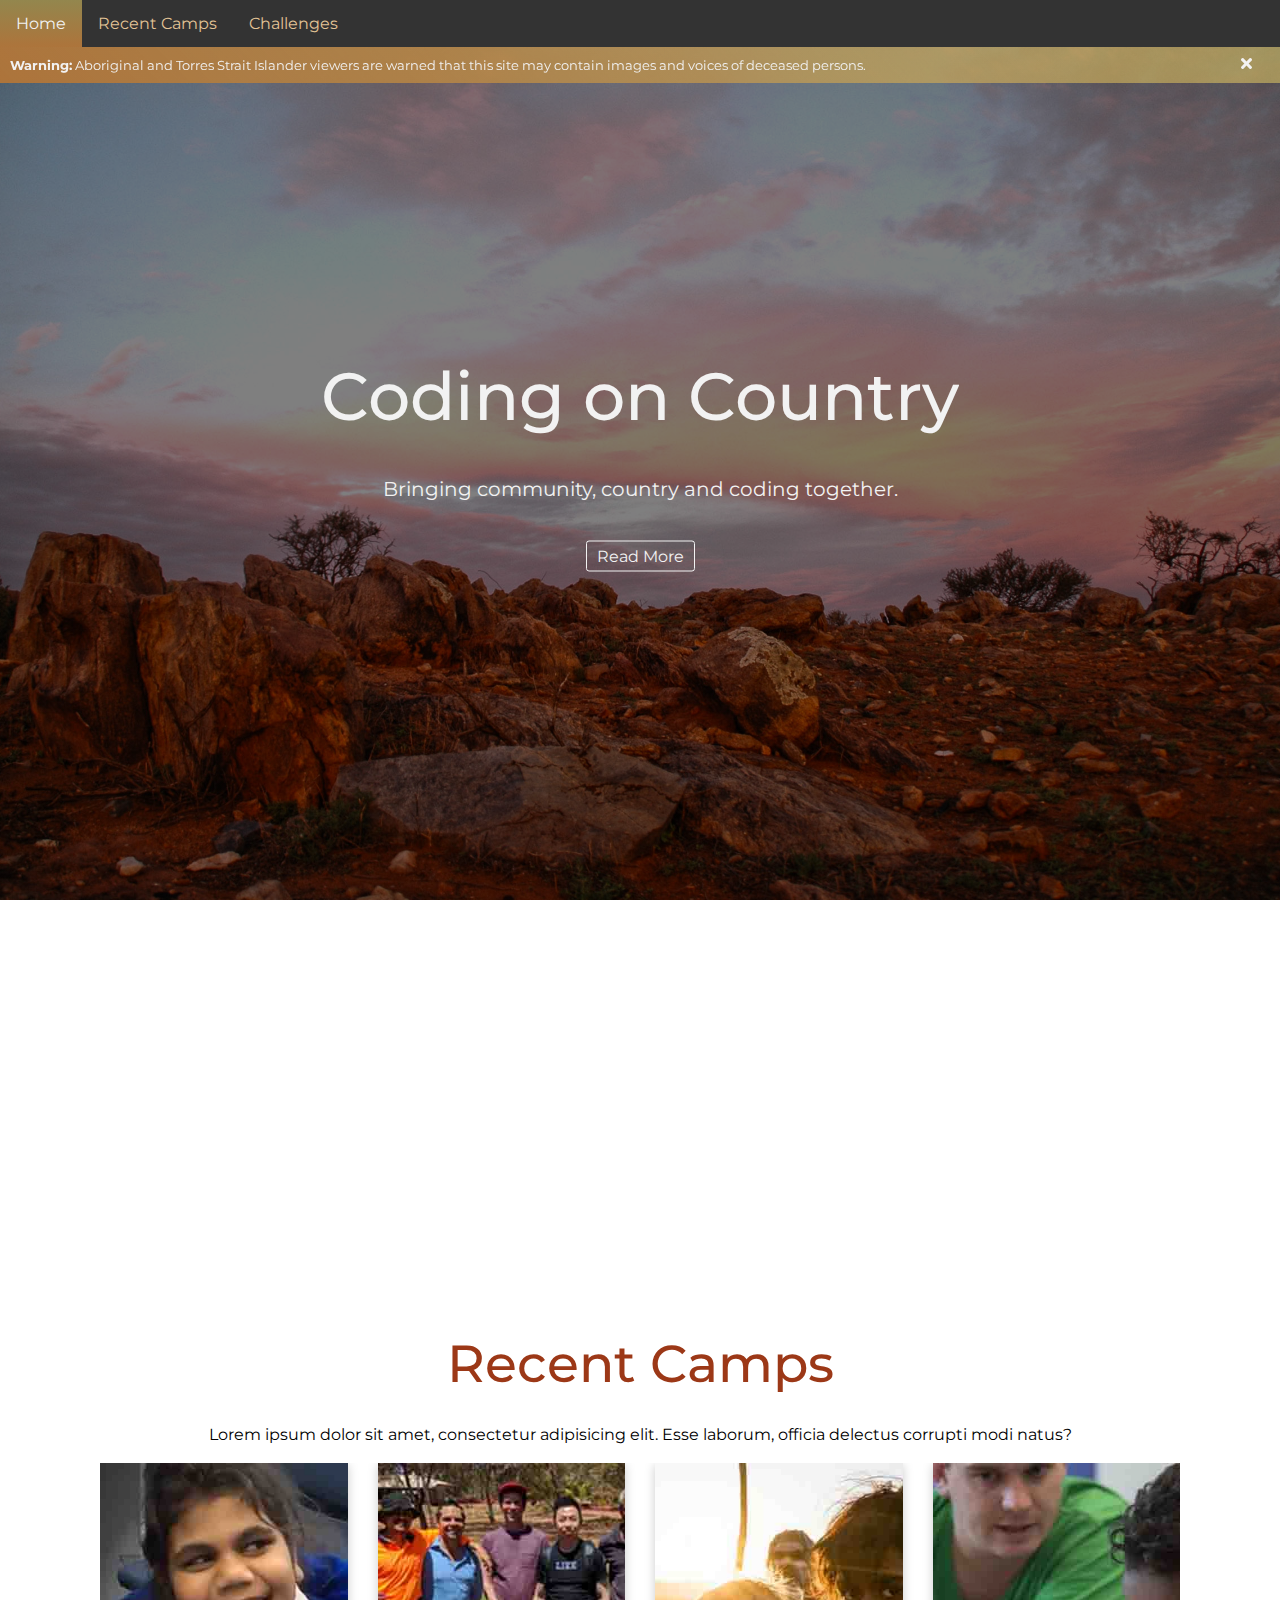
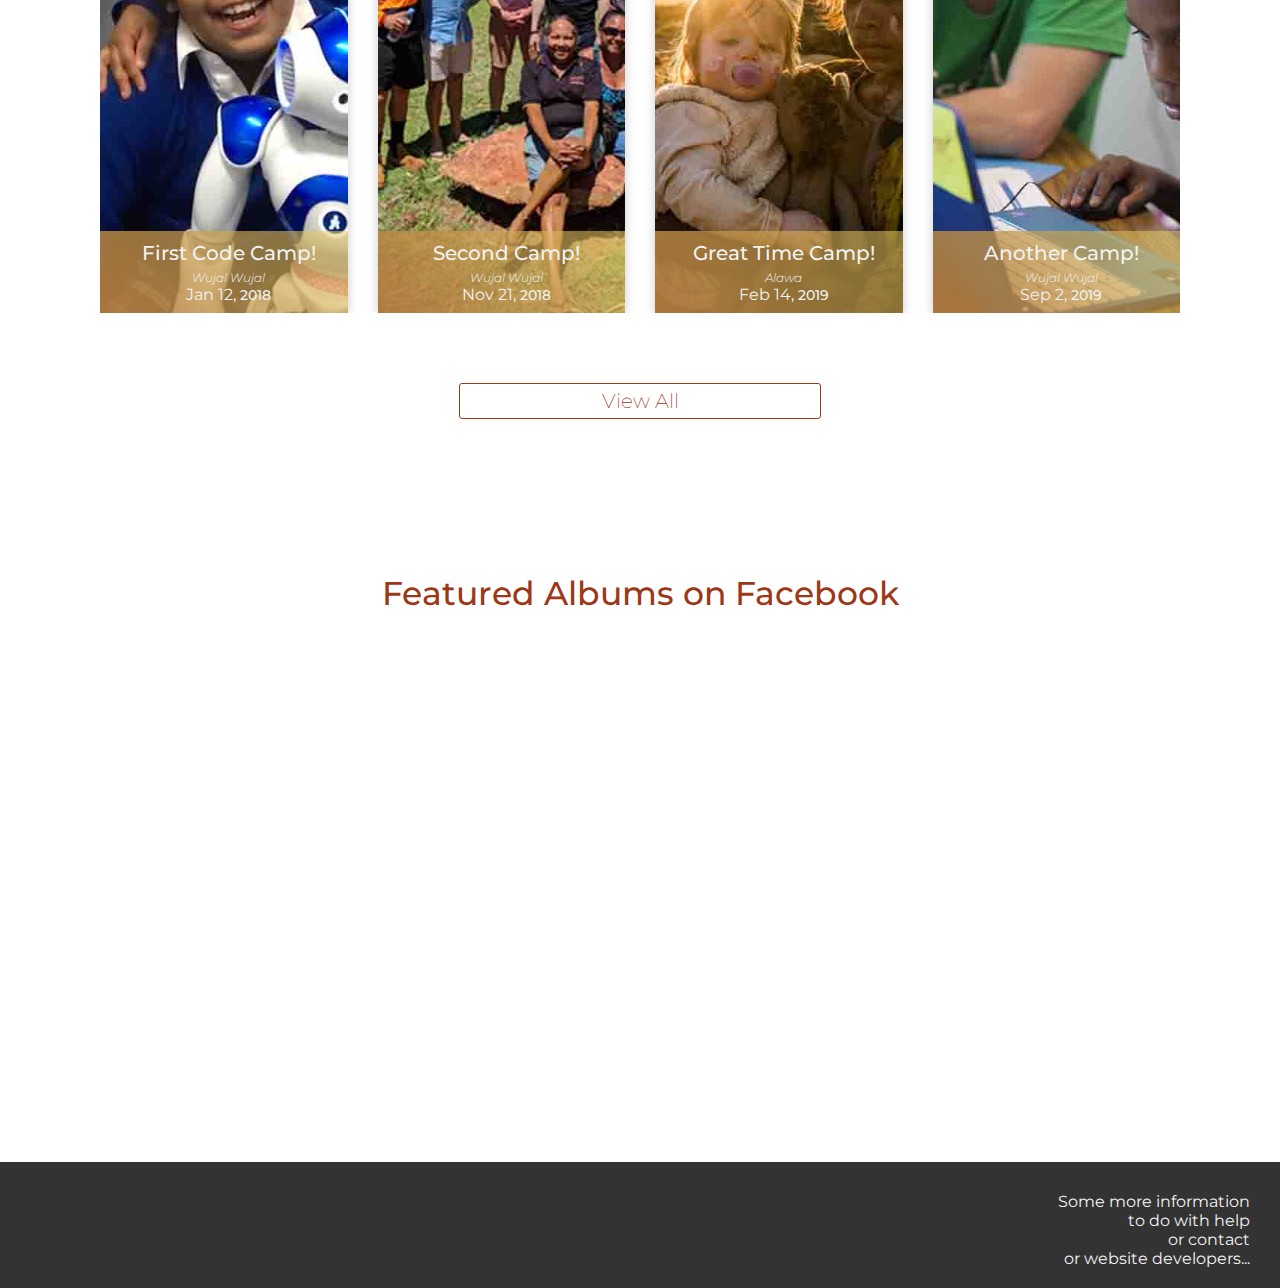
==== Frontend/html/index.html @ 9498b8cb "Fixed Mobile Space Issue" ====
<!DOCTYPE html>
<html lang="en">
<head>
  <meta charset="UTF-8">
  <meta name="viewport" content="width=device-width, initial-scale=1.0">
  <meta http-equiv="X-UA-Compatible" content="ie=edge">
  <title>Coding on Country</title>
  <link rel="stylesheet" href="../css/all.min.css">
  <link rel="stylesheet" href="../css/style.css">
  <link rel="stylesheet" href="../css/modal.css">
  <link rel="stylesheet" href="../css/lightbox.min.css">
  <script src="../js/lightbox-plus-jquery.min.js" defer></script>
  <!-- <script defer src="../js/modal.js"></script> -->
  <script src="../js/gallery.js" defer></script>
  <script src="../js/script.js" defer></script>
</head >
<body>


    <!-- Navigation bar-->
    <div class="navbar">
        <a href="#home">Home</a>
        <a href="#camps">Recent Camps</a>
        <a href="#challenges">Challenges</a>
    </div> 
    
    <div class="warning">
      <p><b>Warning:</b> Aboriginal and Torres Strait Islander viewers are warned that this site may contain images and voices of deceased persons.</p>
      <a class="warning_close"><i class="fas fa-times"></i></a>
    </div>

    <!-- Home / Main -->
    <div class="hero-image" id="home">       
        <div class="heroContent">            
            <h1>Coding on Country</h1>
            <p>Bringing community, country and coding together.</p>
            <a href="#" class="btn">Read More</a>
        </div>            
    </div>

    <!-- Idk where this will go yet -->
    <div id="home-info">
        
        <iframe id="home-video" src="https://www.youtube.com/embed/8ukWYBMH-zI" frameborder="0" allow="accelerometer; autoplay; encrypted-media; gyroscope; picture-in-picture" allowfullscreen></iframe>
      
       <!-- <div id="home-video-info">
            <h2>Video About Us! (placeholder)</h2>
            <p>RANDOM PLACEHOLDER Lorem ipsum dolor sit amet consectetur adipisicing elit. Voluptas dolor alias reprehenderit, ad, voluptatibus praesentium laudantium architecto mollitia tempora minus nihil perferendis harum doloribus labore.</p>
          </div> -->
    </div>
  

              
    <!-- Past camps -->
    <div class="container" id="camps">
      <header>
        <h2>Recent Camps</h2>         
        <p>Lorem ipsum dolor sit amet, consectetur adipisicing elit. Esse laborum, officia delectus corrupti modi natus?</br> </br></p>
      </header>
      
      <!-- Section for Gallery List / Recent Events List-->
      <main>
        <div class="singleBlog">
          <img src="../imgs/thum1.jpg" alt="">
          <div class="campContent">
            <h3>First Code Camp!<span>Wujal Wujal</span></h3>
            <p>Jan 12, <a href="#">2018</a></p>
            <a href="#campGallery" class="btn" onclick="selectGallery()">Read More</a>
          </div>
        </div>

        <div class="singleBlog">
          <img src="../imgs/thum2.jpg" alt="">
          <div class="campContent">
            <h3>Second Camp!<span>Wujal Wujal</span></h3>
            <p>Nov 21, <a href="#">2018</a></p>
            <a href="#campGallery" class="btn" onclick="selectGallery()">Read More</a>
          </div>
        </div>

        <div class="singleBlog">
          <img src="../imgs/thum3.jpg" alt="">
          <div class="campContent">
            <h3>Great Time Camp!<span>Alawa</span></h3>
            <p>Feb 14, <a href="#">2019</a></p>
            <a href="#campGallery" class="btn" onclick="selectGallery()">Read More</a>
          </div>
        </div>

        <div class="singleBlog">
          <img src="../imgs/thum4.jpg" alt="">
          <div class="campContent">
            <h3>Another Camp!<span>Wujal Wujal</span></h3>
            <p>Sep 2, <a href="#">2019</a></p>
            <a href="#campGallery" class="btn" onclick="selectGallery()">Read More</a>
          </div>
        </div>

      </main>

      <a href="#camps" class="baseButton">View All</a>
      
    </div><!-- End container - camps -->

    <div class="container" id="campGallery">
      <h2>Name of Code Camp</h2>
      <p> Some Sample text. </br> </br> </p>
      <div class="staticGallery" id="gallery">  
          <a href="../imgs/dog1.jpg" data-lightbox="mygallery" data-title="White dog 20/-1/1998"> <img src="../imgs/dog1_small.jpg"></a>
          <a href="../imgs/dog2.jpg" data-lightbox="mygallery" data-title="Cute puppy 01/01/1978"> <img src="../imgs/dog2_small.jpg"></a>
          <a href="../imgs/dog1.jpg" data-lightbox="mygallery" data-title="White dog 20/-1/1998"> <img src="../imgs/dog1_small.jpg"></a>
          <a href="../imgs/dog2.jpg" data-lightbox="mygallery" data-title="Cute puppy 01/01/1978"> <img src="../imgs/dog2_small.jpg"></a>
          <a href="../imgs/dog1.jpg" data-lightbox="mygallery" data-title="White dog 20/-1/1998"> <img src="../imgs/dog1_small.jpg"></a>         
          <a href="../imgs/cat2.jpg" data-lightbox="mygallery" data-title="Black cat 05/05/1998"> <img src="../imgs/cat2_small.jpg"></a>
          <a href="../imgs/dog1.jpg" data-lightbox="mygallery" data-title="White dog 20/-1/1998"> <img src="../imgs/dog1_small.jpg"></a>
          <a href="../imgs/dog2.jpg" data-lightbox="mygallery" data-title="Cute puppy 01/01/1978"> <img src="../imgs/dog2_small.jpg"></a>
        </div>

      <a href="#camps" class="baseButton" id="backButton" onclick="revertGallery()">Back</a>

      
      

    </div><!-- End container - campGallery -->

  

  <!-- Camp pop-up modal -->
  <div class="modal" id="modal">
    
    <div class="modal-header">
      <div class="title">First Code Camp (static example)</div>
      <button data-close-button class="close-button">&times;</button>
    </div>
    <div class="modal-body">        
      <p>Lorem ipsum dolor sit amet consectetur adipisicing elit. Obcaecati expedita, eveniet nisi accusantium, impedit possimus ipsum earum magni cupiditate architecto neque officia temporibus! Quidem inventore ex mollitia dolor quod nostrum similique amet est minus. Hic suscipit doloribus aut, sint earum iure, ad assumenda libero excepturi officia dolorum magni culpa eos.</p>
      <div class="gallery">  
        <a href="../imgs/dog1.jpg" data-lightbox="mygallery" data-title="White dog 20/-1/1998"> <img src="../imgs/dog1_small.jpg"></a>
        <a href="../imgs/dog2.jpg" data-lightbox="mygallery" data-title="Cute puppy 01/01/1978"> <img src="../imgs/dog2_small.jpg"></a>
        <a href="../imgs/dog1.jpg" data-lightbox="mygallery" data-title="White dog 20/-1/1998"> <img src="../imgs/dog1_small.jpg"></a>
        <a href="../imgs/dog2.jpg" data-lightbox="mygallery" data-title="Cute puppy 01/01/1978"> <img src="../imgs/dog2_small.jpg"></a>
        <a href="../imgs/dog1.jpg" data-lightbox="mygallery" data-title="White dog 20/-1/1998"> <img src="../imgs/dog1_small.jpg"></a>         
        <a href="../imgs/cat2.jpg" data-lightbox="mygallery" data-title="Black cat 05/05/1998"> <img src="../imgs/cat2_small.jpg"></a>
        <a href="../imgs/dog1.jpg" data-lightbox="mygallery" data-title="White dog 20/-1/1998"> <img src="../imgs/dog1_small.jpg"></a>
        <a href="../imgs/dog2.jpg" data-lightbox="mygallery" data-title="Cute puppy 01/01/1978"> <img src="../imgs/dog2_small.jpg"></a>
      </div>
    </div> 

  </div><!-- End modal -->


  <div id="fbList">
    <h3>Featured Albums on Facebook</h3>
    <div id="fbAlbumGallery">
        <iframe src="https://www.facebook.com/plugins/post.php?href=https%3A%2F%2Fwww.facebook.com%2Fmedia%2Fset%2F%3Fset%3Da.113134773390748%26type%3D3&width=350&show_text=true&height=520&appId" width="350" height="520" style="border:none;overflow:hidden" scrolling="no" frameborder="0" allowTransparency="true" allow="encrypted-media" class="fbFrame"></iframe>
      <iframe src="https://www.facebook.com/plugins/post.php?href=https%3A%2F%2Fwww.facebook.com%2Fmedia%2Fset%2F%3Fset%3Da.113138956723663%26type%3D3&width=350&show_text=true&height=520&appId" width="350" height="520" style="border:none;overflow:hidden" scrolling="no" frameborder="0" allowTransparency="true" allow="encrypted-media" class="fbFrame"></iframe>
      <iframe src="https://www.facebook.com/plugins/post.php?href=https%3A%2F%2Fwww.facebook.com%2Fmedia%2Fset%2F%3Fset%3Da.113134773390748%26type%3D3&width=350&show_text=true&height=520&appId" width="350" height="520" style="border:none;overflow:hidden" scrolling="no" frameborder="0" allowTransparency="true" allow="encrypted-media" class="fbFrame"></iframe>
    </div><!-- End fbAlbumGallery -->
  </div><!-- End fbList -->

  <footer>
    <div id="fbFooter">
      <iframe src="https://www.facebook.com/plugins/page.php?href=https%3A%2F%2Fwww.facebook.com%2FTest-for-Uni-113133820057510%2F&tabs&width=400&height=70&small_header=true&adapt_container_width=true&hide_cover=false&show_facepile=true&appId" width="400" height="72" style="border:none;overflow:hidden" scrolling="no" frameborder="0" allowTransparency="true" allow="encrypted-media" class="fbFooterFrame"></iframe>
      <p> Some more information </br> to do with help </br> or contact </br> or website developers... </p>
    </div>  
  </footer>


  
</body>
</html>
---- Frontend/css/style.css ----
@import url('https://fonts.googleapis.com/css?family=Montserrat:400,500,600,700');

* {
  margin: 0;
  padding: 0;
  overflow-x: hidden;
}

:root {
  --main-colour-light: #f2f2f2;
  --main-colour-dark:  #333;
  --sub-colour-dark:  rgba(156, 56, 23,1.0);
  --btn-hover-colour:  rgba(156, 56, 23, 0.3);
  --blog-colour-start:  rgb(173, 116, 59);
  --blog-colour-end: rgba(242, 217, 104, 0.5);
  --light-accent: rgb(227, 196, 150);
}

/* Default Html Tags //////////////////////////////////////////////////////////////////////////////*/

body {
  margin: 0;
  padding: 0;
  font-family: 'Montserrat', sans-serif;
  text-align: center;
  margin: 0;
  width: 100vw;
  overflow-x: hidden;
}

main {
  display: grid;
  grid-template-columns: repeat(4, 1fr);
  grid-gap: 30px;
 
  max-width: 1080px;
  margin-left: auto;
  margin-right: auto;
  text-align: center;
  width: 90%;
}

header {
  width: 70%;
  margin: 0 auto;
}

h1, h2, h3 {
  margin: 0;
  font-size: 50pt;
  color: var(--sub-colour-dark);
  font-weight: 500;
}

h2 {
  font-size: 39pt;
  margin-bottom: 30px;
}

h3 {
  font-size: 25pt;
  margin-bottom: 25px;
}

a {
  transition: all .5s;
  text-decoration: none;
  color: var(--main-colour-light);
}

img {
  height: 100%;
  transition: all .5s;
}

footer {
  margin: 100px auto 0 auto;
  bottom: 0;
  margin: 0;
  padding: 20px 0;
  height: 100%;

  color: var(--main-colour-light);
  background-color: var(--main-colour-dark);  
}

/*/////////////////////////////////////////////////////////////////////////////////////////////////*/
/* General ////////////////////////////////////////////////////////////////////////////////////////*/

.baseButton {
  display: inline-block;
  margin: 70px auto 150px auto;
  padding: 5px 10px;
  border: 1px solid;
  border-radius: 3px;
  font-size: 20px;
  font-weight: 200;
  width: 17em;
  max-width: calc(100vw - 50px);
  color:var(--sub-colour-dark);  
  border-color: var(--sub-colour-dark);
}

.container{
  /*max-width: 1200px;*/
  width: 100%;
  padding-top: 45px;
  margin: 0 auto;
}


/*/////////////////////////////////////////////////////////////////////////////////////////////////*/
/* The navigation bar /////////////////////////////////////////////////////////////////////////////*/

.navbar {
  overflow: hidden;
  background-color: var(--main-colour-dark);
  position: fixed; /* Set the navbar to fixed position */
  z-index: 999;
  top: 0; /* Position the navbar at the top of the page */
  width: 100%; /* Full width */
  text-align: center;
}

/* Links inside the navbar */
.navbar a {
  background: inherit;
  float: left;
  display: block;
  color: var(--light-accent);
  text-align: center;
  padding: 14px 16px;
  text-decoration: none;
}

@keyframes background_animation
{
  0%{background: linear-gradient(0deg, var(--blog-colour-start) 0%, var(--blog-colour-end)0%);}
  100%{background: linear-gradient(0deg, var(--blog-colour-start) 0%, var(--blog-colour-end)100%);}
}

/* Change background on mouse-over */
.navbar a:hover {
  animation: background_aniatmion 125ms linear;
  background: linear-gradient(0deg, var(--blog-colour-start) 0%, var(--blog-colour-end)100%);  /*#ddd;*/
  color: var(--main-colour-light);
}


/*/////////////////////////////////////////////////////////////////////////////////////////////////*/
/* Image Warning Bar //////////////////////////////////////////////////////////////////////////////*/

.warning {
  transition: opacity 125ms linear;
  opacity: 1;
  margin-top: 47px;
  padding: 5px 0;
  position: fixed;
  z-index:999;
  width: 100vw;
  background: linear-gradient(45deg, var(--blog-colour-start) 0%,var(--blog-colour-end) 100%);
  display: flex;
  align-items: center;
  justify-content: space-between;
}

.warning p {
  color: var(--main-colour-light);
  font-size: 10pt;
  margin-left: 10px;
}

.warning a {
  padding: 3px;
  margin-right: 25px;
  cursor: pointer;
}





/*/////////////////////////////////////////////////////////////////////////////////////////////////*/
/* Home header/hero Section ///////////////////////////////////////////////////////////////////////*/

.hero-image {
  /* Use "linear-gradient" to make text more readable.*/
  background-image: linear-gradient(rgba(0, 0, 0, 0.5), rgba(0, 0, 0, 0.5)), url("../imgs/hero.jpg");
  height: 100vh;
  width: 100%;
  right: 200%;
  left: 0%;
 
  /* Position and center the image to scale nicely on all screens */
  background-position: center;
  background-repeat: no-repeat;
  background-size: cover;
  position: relative;
  margin-top: 0;
  margin-bottom: 70pt;
}

/* Place text in the middle of the image */
.heroContent {
  padding-top: 30px;
  text-align: center;
  position: absolute;
  top: 50%;
  left: 50%;
  transform: translate(-50%, -50%);
  color: var(--main-colour-light);
}

.heroContent h1{
  color: var(--main-colour-light);
  font-size: 50pt;
}
.heroContent p{
  font-size: 20px;
  font-weight: 400;
  margin: 40px 0;
}

/*/////////////////////////////////////////////////////////////////////////////////////////////////*/
/* Home About Section /////////////////////////////////////////////////////////////////////////////*/

#home-info{
  display: inline-block;
  margin-bottom: 50px;
  width: 70%;
  height: auto;
  text-anchor: center;
}
#home-video {
  max-width: 40em;
  width: 45%;
  height: 15em;
 
  margin: 0;
  float: left;
}

#home-video-info{
  width: 30%;
  text-align: left;
  margin: 0;
  margin-top: -1em;
  padding-left: -150em;
  float:  right;
}



/*/////////////////////////////////////////////////////////////////////////////////////////////////*/
/* Camp Blogs /////////////////////////////////////////////////////////////////////////////////////*/

.singleBlog{
  position: relative;
  overflow: hidden;
  max-height: 50vh;
  height: 100%;
  box-sizing: border-box;
  box-shadow: 0 2px 10px #ccc;
  transition: all .5s;
  background: url("../imgs/email-pattern.png") repeat;
}
.singleBlog:hover{
  box-shadow: 0 2px 13px #ccc;
  transition: all .5s;
}
.singleBlog:hover img{
  transform: scale(1.1);
  transition: all .4s;
}

.singleBlog:hover .campContent{
  bottom: 0;
  transition: all .5s;
}

/* Camp Content////////////////////////////////////////////////////////////////////////////////////*/

.campContent{ /* Section title, author, date, etc. */
  position: absolute;
  left: 0;
  bottom: -45px;
  width: 100%;
  color: var(--main-colour-light);
  padding: 10px 5px;
  background: linear-gradient(45deg, var(--blog-colour-start) 0%,var(--blog-colour-end) 100%);
  transition: all .5s;
}

.campContent h3{
  font-size: 20px;
  font-weight: 500;
  margin: 0;
  color:var(--main-colour-light);
}
.campContent h3 span{
  display: block;
  font-size: 60%;
  margin-top: 5px;
  font-weight: 600;
  font-weight: 300;
  font-style: italic;
  color:var(--main-colour-light);
}

.campContent a{
  font-size: 14px;
  font-weight: 500;
}

.campContent p {
  margin-bottom: 10px;
}

.campContent a:hover{
  text-decoration: underline;
}

/* Camp Blog Button ///////////////////////////////////////////////////////////////////////////////*/

.btn{
  display: inline-block;
  padding: 5px 10px;
  border: 1px solid var(--main-colour-light);
  border-radius: 3px;
  font-weight: 400;
}
.btn:hover , .btnViewAll:hover {
  background: var(--btn-hover-colour);
  transition: all .5s;
  text-decoration: none;
  cursor: pointer;
}

/* Camp Gallery ///////////////////////////////////////////////////////////////////////////////////*/

#campGallery {
  display: none;
}

#gallery {
  width: 100%;
  margin: 0;
  padding: 0;
  display: flex;
  flex-wrap: wrap;
  justify-content: center;
}

.staticGallery img {
  transition: 1s;
  padding: 0;
  margin: 0;
  width: 25vw;
}

.staticGallery img:hover {
  filter: grayscale(30%);
  transform: scale(1.1);
}


/*/////////////////////////////////////////////////////////////////////////////////////////////////*/
/* Footer /////////////////////////////////////////////////////////////////////////////////////////*/

#fbFooter {
  display: flex;
  justify-content: space-between;
  align-items: flex-start;
  margin-left: 30px;
  text-align: right;
  flex-wrap: wrap;
}

#fbFooter p {
  margin-right: 30px;
  padding-top: 10px;
}

.fbFooterFrame {
  max-width: calc(100vw - 60px);
  padding-top: 10px;
}





/* fb Gallery iframe */
.fbFrame {
  max-width: 100%;
}






/*/////////////////////////////////////////////////////////////////////////////////////////////////*/
/* Media Queries //////////////////////////////////////////////////////////////////////////////////*/

@media (max-width:992px) {
  main{
    grid-template-columns: repeat(3, 1fr);
    grid-gap: 20px;
  }
}

@media (max-width:767px) {
  main{
    grid-template-columns: repeat(2, 1fr);
    grid-gap: 15px;
  }

  header{
    width: 95%;
  }

  .campContent{
    bottom: 0;
  }
}

@media (max-width:500px) {

    main{
      grid-template-columns: repeat(1, 1fr);
    }
    
    .singleBlog {
      max-height: 80vh;
    }

    #fbFooter p {
      text-align: left;
    }
}
---- Frontend/css/modal.css ----
*, *::after, *::before{
    box-sizing: content-box;
}

.modal{
    position: fixed; /* fixed so follow when scroll */
    top: 50%;
    left: 50%;
    transform: translate(-50%, -50%) scale(0); /* set position to 50% of container size */
    transition: 200ms ease-in-out;
    border: 1px solid rgb(255, 255, 255);
    
    background-color: rgba(73, 73, 73, 0.932);
  
    width: 80%;
    height: 80%;
    max-width: 70em;  
    max-height: 50em; 
    overflow: auto;
}



.modal.active {
    transform: translate(-50%, -50%) scale(1);
    z-index: 998;
}

.modal-header {
    padding: 10px 15px;
    display: flex;
    justify-content: space-between;
    align-items: center;
    border-bottom: 1px solid black;
    z-index: 998;
}

.modal-header .title {
    font-size: 1.25rem;
    font-weight: bold;
    z-index: 998;
}

.modal-header .close-button {
    cursor: pointer;
    border: none;
    outline: none;
    background: none;
    font-size: 1.25rem;
    font-weight: bold;
    z-index: 998;
}

.modal-body {
    align-items: center;
    padding: 10px 15px;
    margin: 0px 0px;    
    z-index: 998;
}
.modal-body img{
    transition: 1s;
    padding: 2px;
    width: 30%;
    z-index: 998;
}
.modal-body img:hover{
    filter: grayscale(30%);
    transform: scale(1.1);
}
.gallery{
    margin: 8%;
    z-index: 998;
}

  
#overlay {
    position: fixed;
    opacity: 0;
    transition: 200ms ease-in-out;
    top: 0;
    left: 0;
    right: 0;
    bottom: 0;
    background-color: rgba(0,0,0,.5);
    pointer-events: none;
}

#overlay.active {
    opacity: 1;
    pointer-events: all;
}
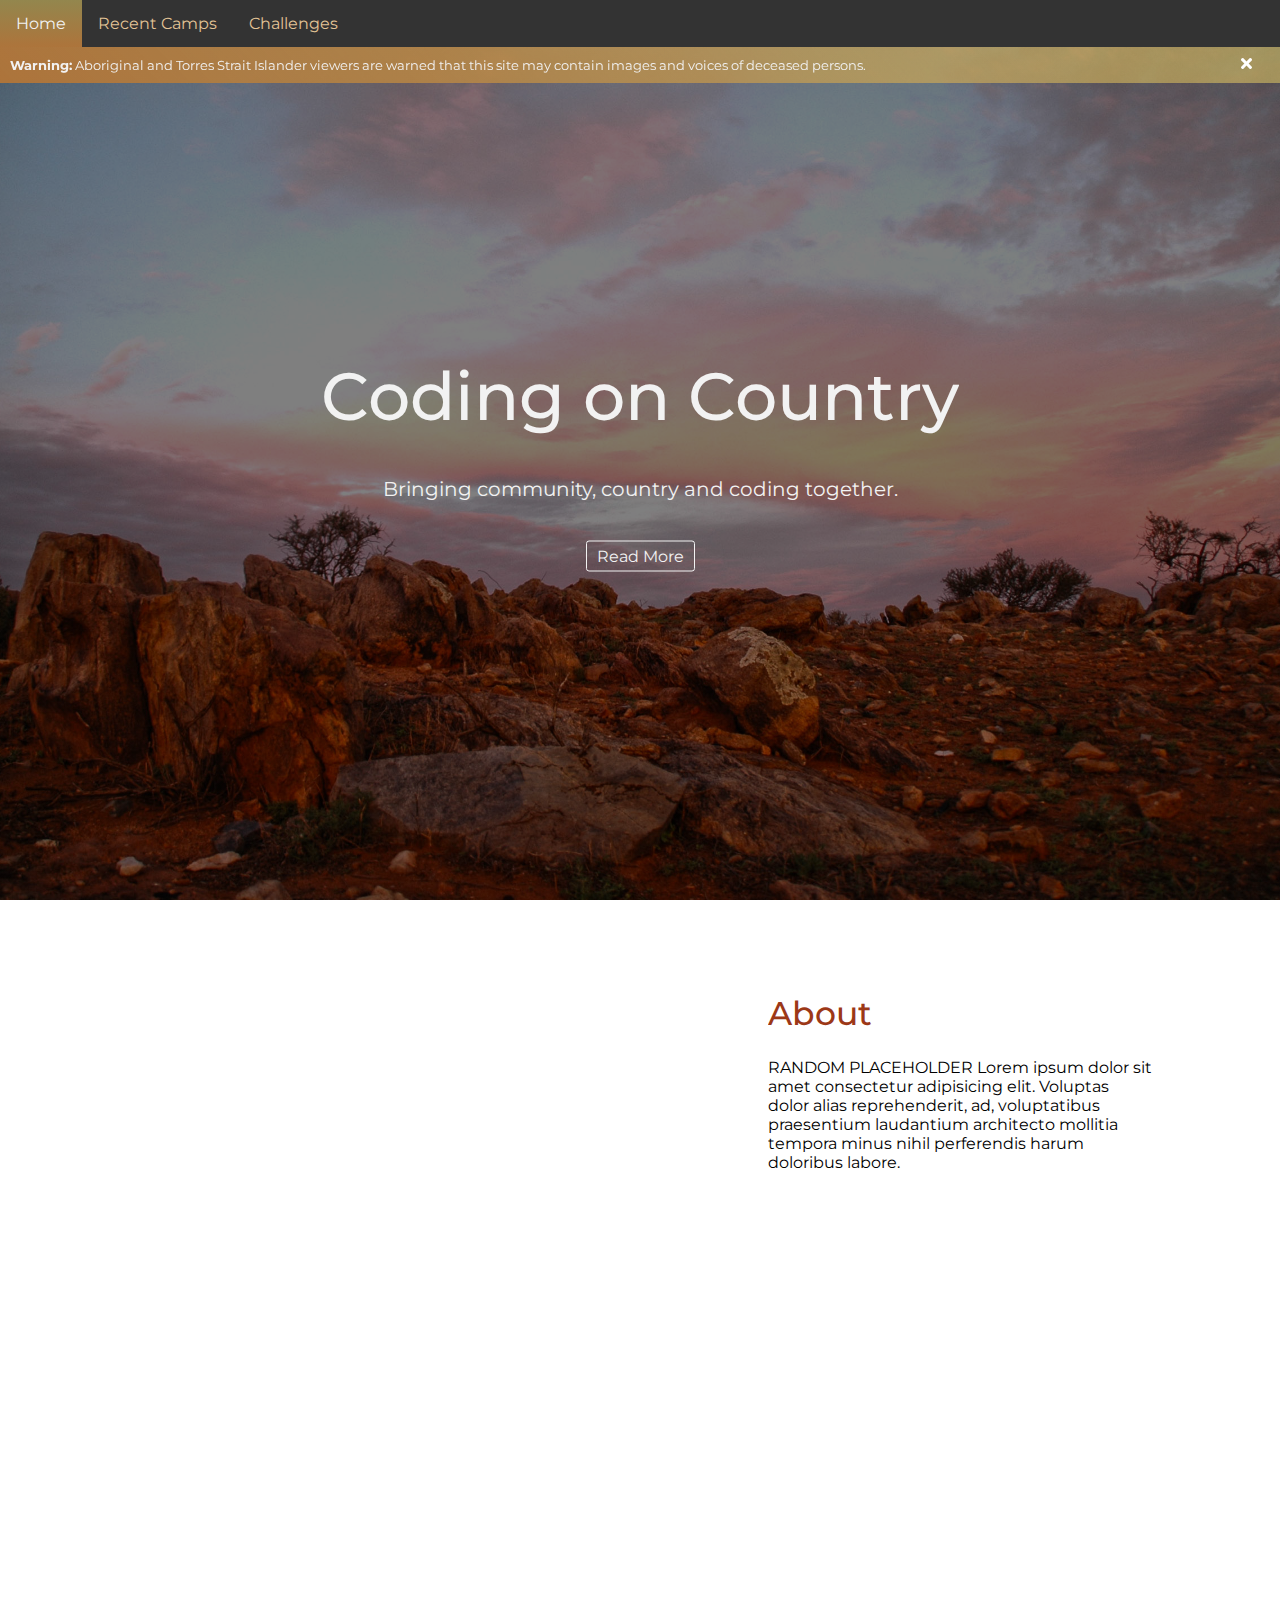
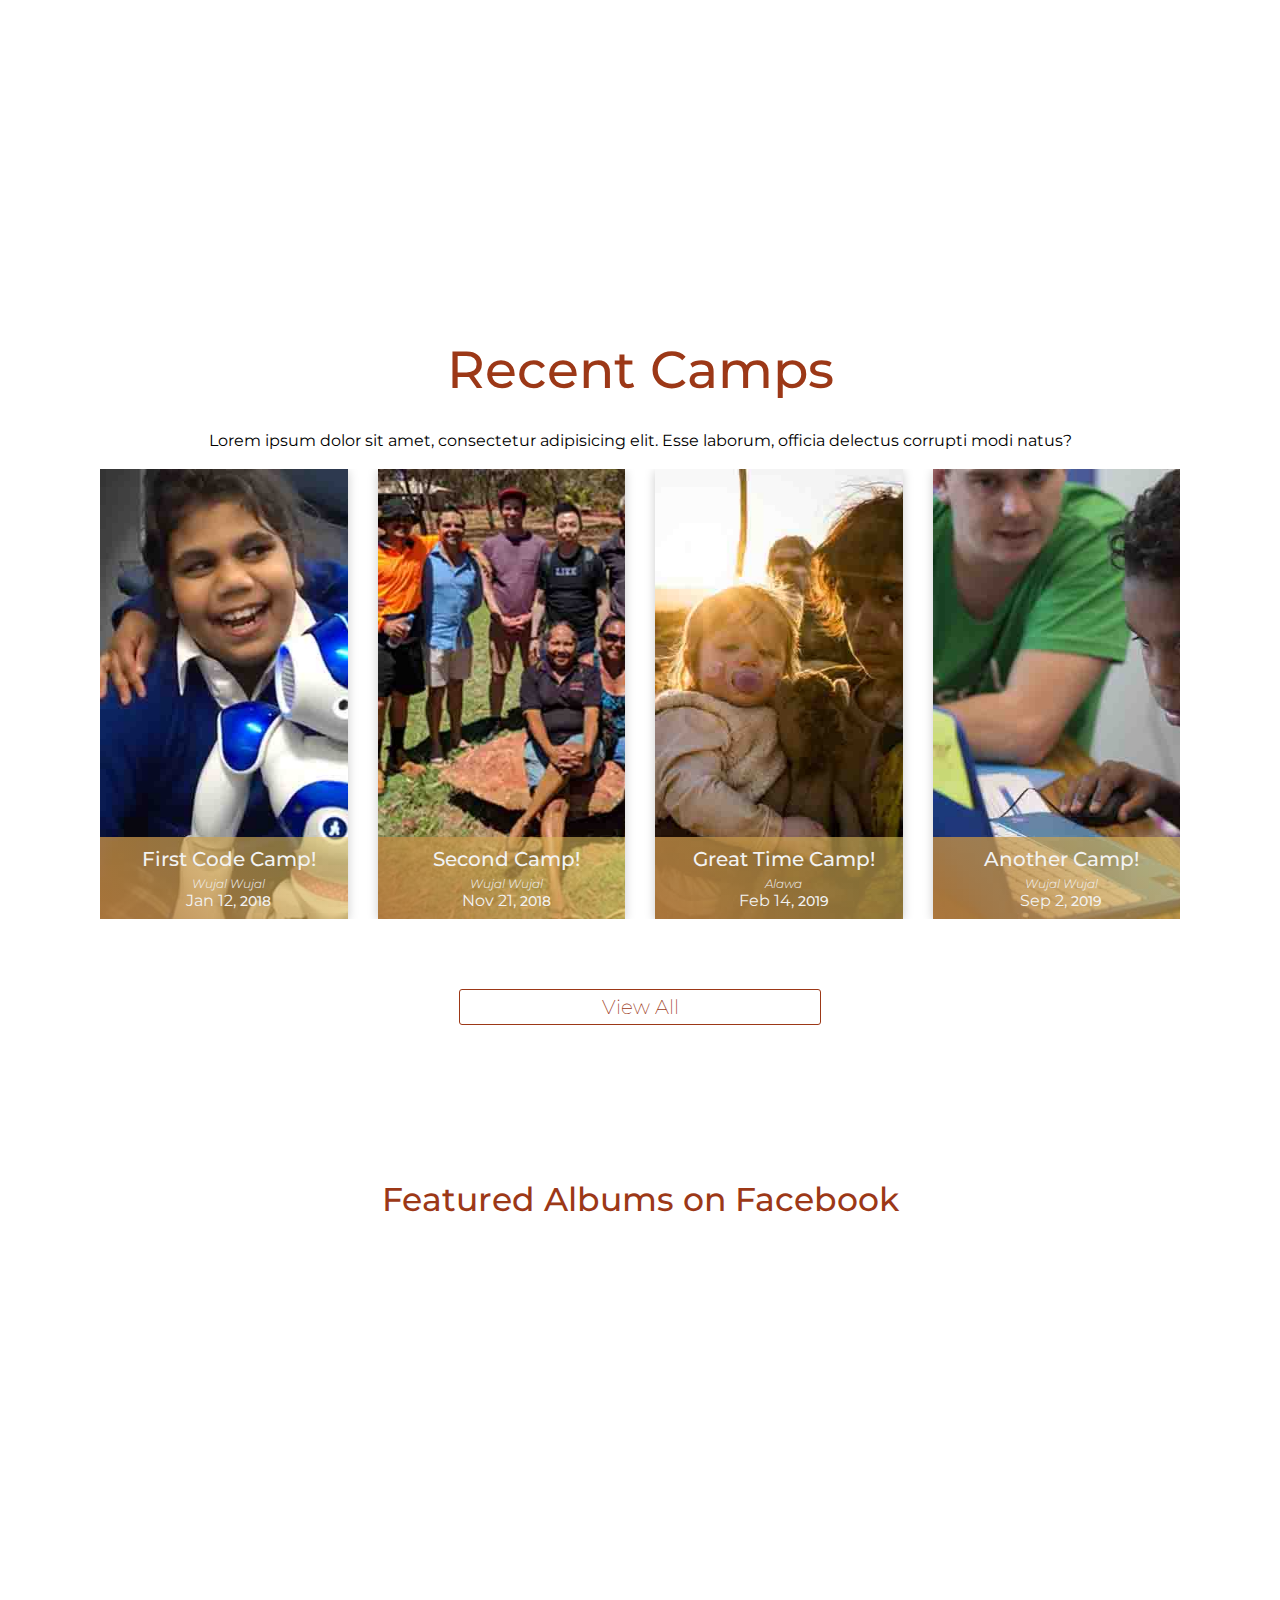
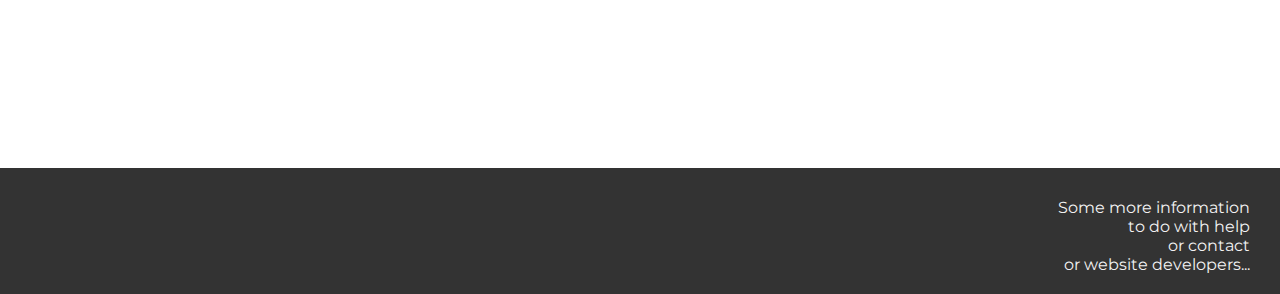
==== commit a60fa6bd: "Fixed "About" Scaling Issues" ====
--- a/Frontend/html/index.html
+++ b/Frontend/html/index.html
@@ -43,10 +43,10 @@
         
         <iframe id="home-video" src="https://www.youtube.com/embed/8ukWYBMH-zI" frameborder="0" allow="accelerometer; autoplay; encrypted-media; gyroscope; picture-in-picture" allowfullscreen></iframe>
       
-       <!-- <div id="home-video-info">
-            <h2>Video About Us! (placeholder)</h2>
-            <p>RANDOM PLACEHOLDER Lorem ipsum dolor sit amet consectetur adipisicing elit. Voluptas dolor alias reprehenderit, ad, voluptatibus praesentium laudantium architecto mollitia tempora minus nihil perferendis harum doloribus labore.</p>
-          </div> -->
+        <div id="home-video-info">
+          <h3>About</h3>
+          <p>RANDOM PLACEHOLDER Lorem ipsum dolor sit amet consectetur adipisicing elit. Voluptas dolor alias reprehenderit, ad, voluptatibus praesentium laudantium architecto mollitia tempora minus nihil perferendis harum doloribus labore.</p>
+        </div> 
     </div>
   
 
@@ -59,7 +59,7 @@
       </header>
       
       <!-- Section for Gallery List / Recent Events List-->
-      <main>
+      <div id="blogContainer">
         <div class="singleBlog">
           <img src="../imgs/thum1.jpg" alt="">
           <div class="campContent">
@@ -96,7 +96,7 @@
           </div>
         </div>
 
-      </main>
+      </div><!-- End blogContainer -->
 
       <a href="#camps" class="baseButton">View All</a>
       
@@ -123,30 +123,7 @@
 
     </div><!-- End container - campGallery -->
 
-  
 
-  <!-- Camp pop-up modal -->
-  <div class="modal" id="modal">
-    
-    <div class="modal-header">
-      <div class="title">First Code Camp (static example)</div>
-      <button data-close-button class="close-button">&times;</button>
-    </div>
-    <div class="modal-body">        
-      <p>Lorem ipsum dolor sit amet consectetur adipisicing elit. Obcaecati expedita, eveniet nisi accusantium, impedit possimus ipsum earum magni cupiditate architecto neque officia temporibus! Quidem inventore ex mollitia dolor quod nostrum similique amet est minus. Hic suscipit doloribus aut, sint earum iure, ad assumenda libero excepturi officia dolorum magni culpa eos.</p>
-      <div class="gallery">  
-        <a href="../imgs/dog1.jpg" data-lightbox="mygallery" data-title="White dog 20/-1/1998"> <img src="../imgs/dog1_small.jpg"></a>
-        <a href="../imgs/dog2.jpg" data-lightbox="mygallery" data-title="Cute puppy 01/01/1978"> <img src="../imgs/dog2_small.jpg"></a>
-        <a href="../imgs/dog1.jpg" data-lightbox="mygallery" data-title="White dog 20/-1/1998"> <img src="../imgs/dog1_small.jpg"></a>
-        <a href="../imgs/dog2.jpg" data-lightbox="mygallery" data-title="Cute puppy 01/01/1978"> <img src="../imgs/dog2_small.jpg"></a>
-        <a href="../imgs/dog1.jpg" data-lightbox="mygallery" data-title="White dog 20/-1/1998"> <img src="../imgs/dog1_small.jpg"></a>         
-        <a href="../imgs/cat2.jpg" data-lightbox="mygallery" data-title="Black cat 05/05/1998"> <img src="../imgs/cat2_small.jpg"></a>
-        <a href="../imgs/dog1.jpg" data-lightbox="mygallery" data-title="White dog 20/-1/1998"> <img src="../imgs/dog1_small.jpg"></a>
-        <a href="../imgs/dog2.jpg" data-lightbox="mygallery" data-title="Cute puppy 01/01/1978"> <img src="../imgs/dog2_small.jpg"></a>
-      </div>
-    </div> 
-
-  </div><!-- End modal -->
 
 
   <div id="fbList">
--- a/Frontend/css/style.css
+++ b/Frontend/css/style.css
@@ -26,18 +26,6 @@
   margin: 0;
   width: 100vw;
   overflow-x: hidden;
-}
-
-main {
-  display: grid;
-  grid-template-columns: repeat(4, 1fr);
-  grid-gap: 30px;
- 
-  max-width: 1080px;
-  margin-left: auto;
-  margin-right: auto;
-  text-align: center;
-  width: 90%;
 }
 
 header {
@@ -176,7 +164,9 @@
   cursor: pointer;
 }
 
-
+.warning_close {
+  color: white;
+}
 
 
 
@@ -225,34 +215,45 @@
 /* Home About Section /////////////////////////////////////////////////////////////////////////////*/
 
 #home-info{
-  display: inline-block;
-  margin-bottom: 50px;
-  width: 70%;
-  height: auto;
+  display: flex;
+  width: 100%;
+  height: 100vh;
   text-anchor: center;
-}
+  flex-wrap: wrap;
+}
+
 #home-video {
-  max-width: 40em;
   width: 45%;
-  height: 15em;
- 
-  margin: 0;
-  float: left;
+  height: 45%;
+  margin: 0;
+  margin-left: 5%;
 }
 
 #home-video-info{
   width: 30%;
   text-align: left;
   margin: 0;
-  margin-top: -1em;
-  padding-left: -150em;
-  float:  right;
+  margin-left: 10%;
+
+
 }
 
 
 
 /*/////////////////////////////////////////////////////////////////////////////////////////////////*/
 /* Camp Blogs /////////////////////////////////////////////////////////////////////////////////////*/
+
+#blogContainer {
+  display: grid;
+  grid-template-columns: repeat(4, 1fr);
+  grid-gap: 30px;
+ 
+  max-width: 1080px;
+  margin-left: auto;
+  margin-right: auto;
+  text-align: center;
+  width: 90%;
+}
 
 .singleBlog{
   position: relative;
@@ -404,30 +405,38 @@
 /* Media Queries //////////////////////////////////////////////////////////////////////////////////*/
 
 @media (max-width:992px) {
-  main{
+  #blogContainer {
     grid-template-columns: repeat(3, 1fr);
     grid-gap: 20px;
   }
 }
 
 @media (max-width:767px) {
-  main{
+  #blogContainer {
     grid-template-columns: repeat(2, 1fr);
     grid-gap: 15px;
   }
 
-  header{
+  header {
     width: 95%;
   }
 
-  .campContent{
+  .campContent {
     bottom: 0;
   }
+
+  #home-video {
+    width: 87%;
+  }
+
+  #home-video-info {
+    width: 80%;
+  }
 }
 
 @media (max-width:500px) {
 
-    main{
+    #blogContainer {
       grid-template-columns: repeat(1, 1fr);
     }
     
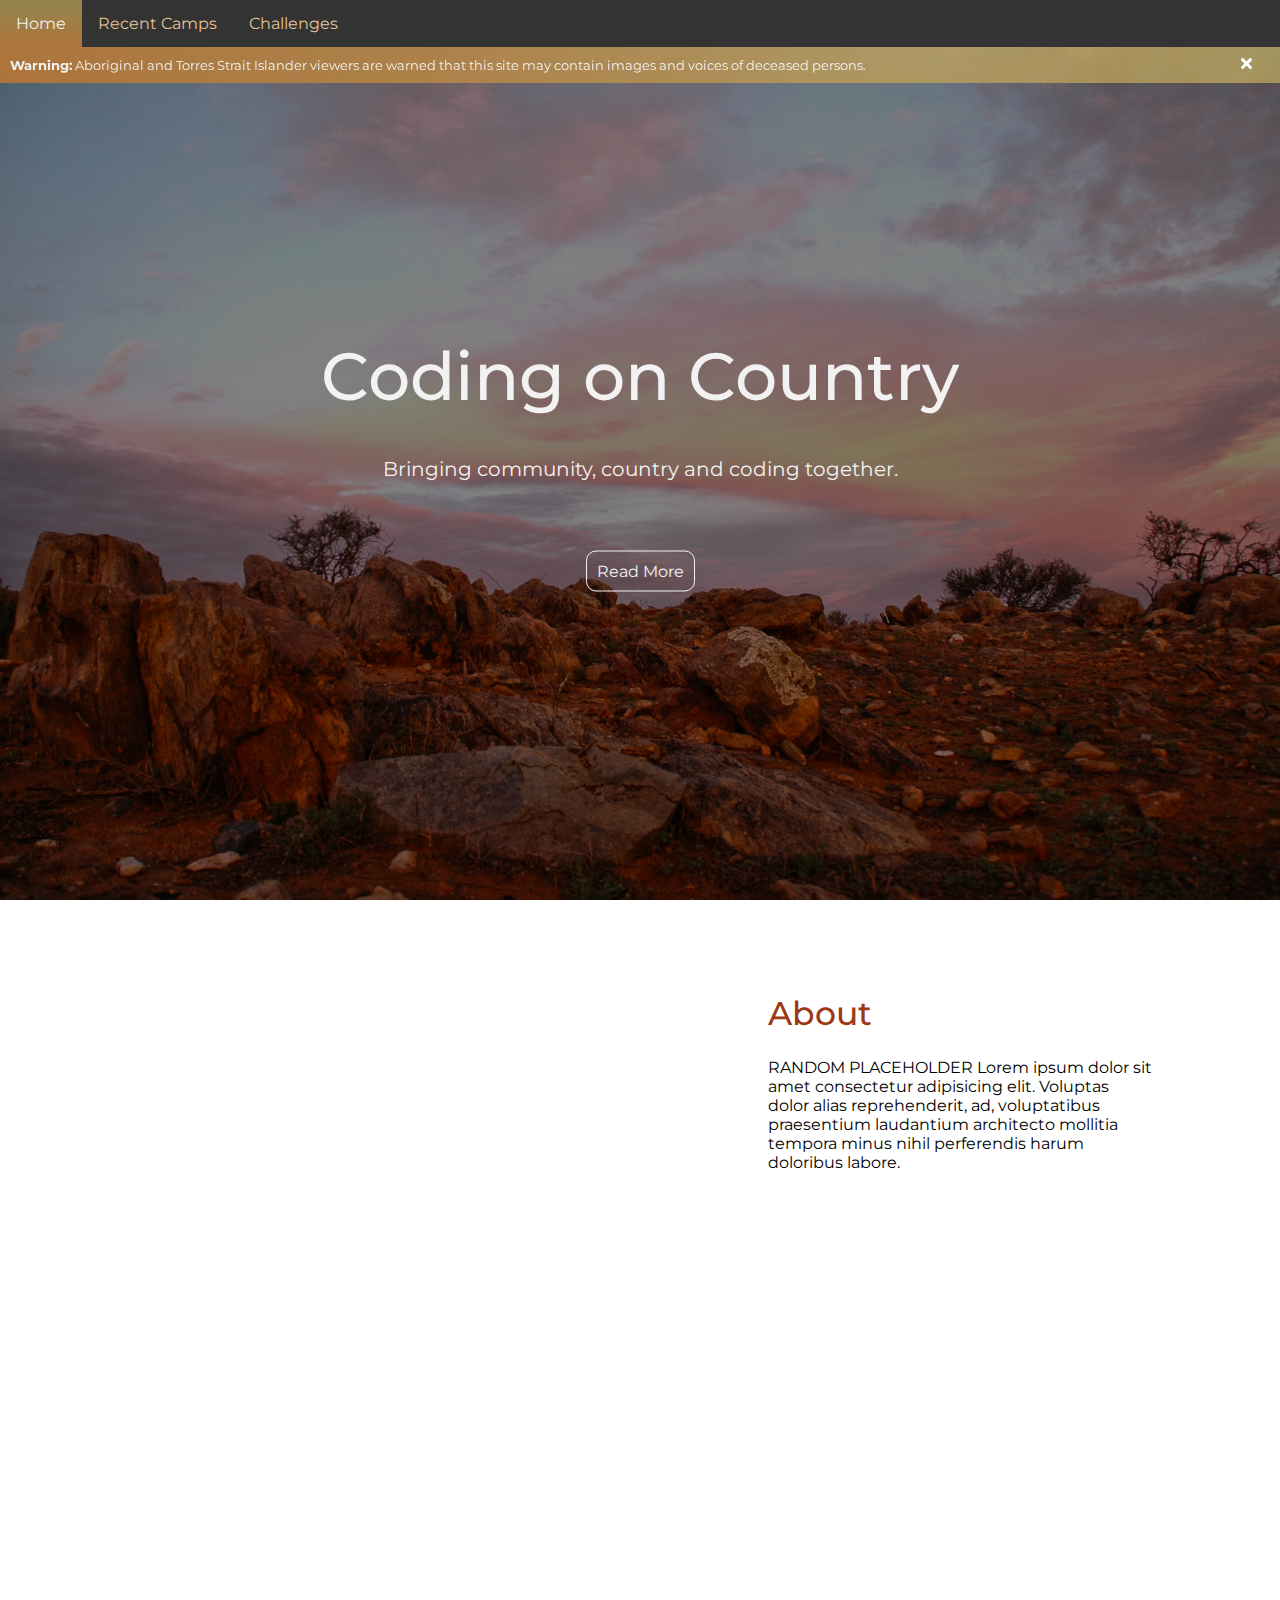
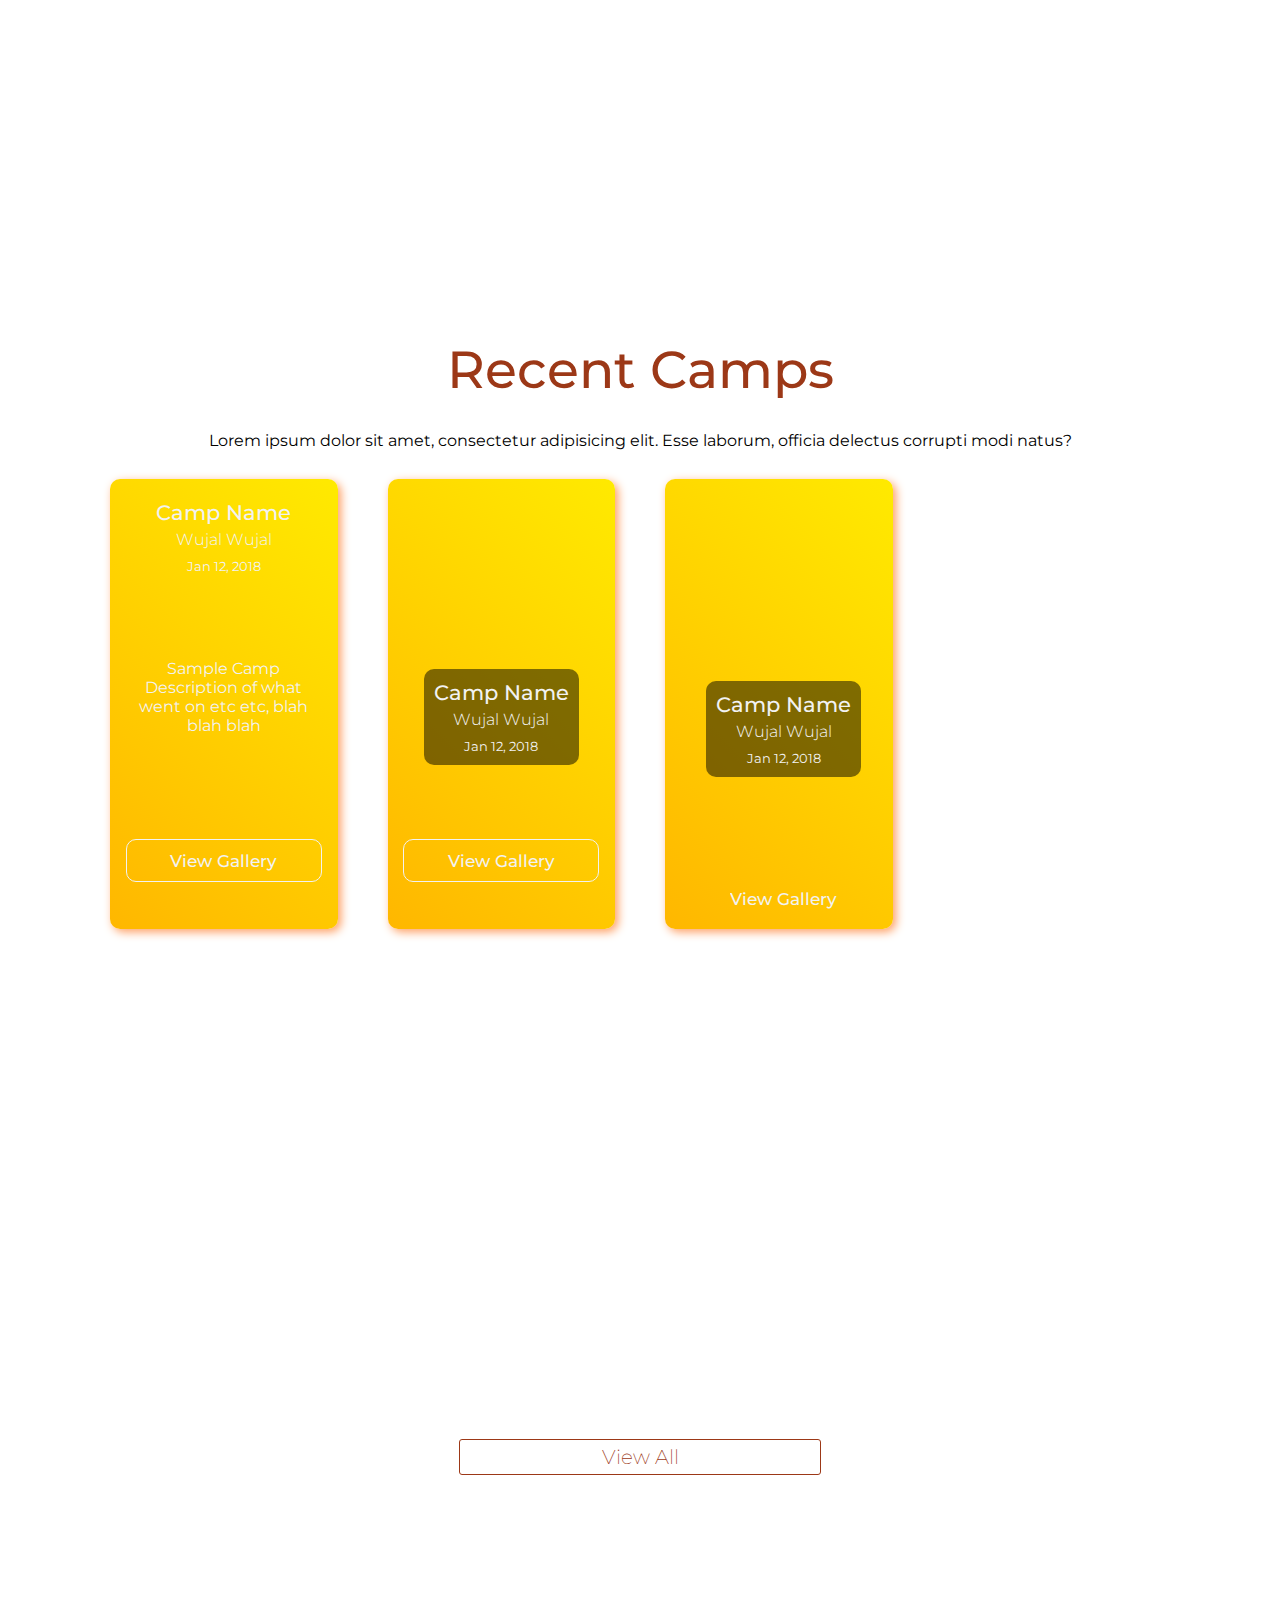
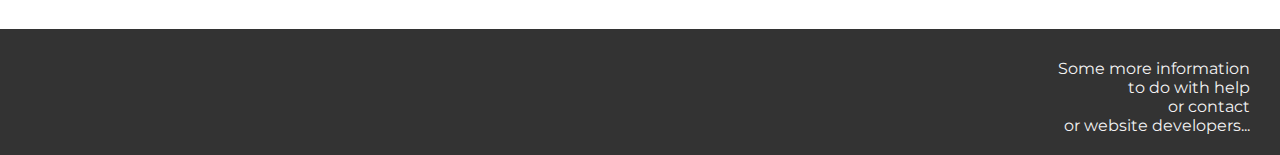
==== commit dc8a9d6e: "Blog Adjustments" ====
--- a/Frontend/html/index.html
+++ b/Frontend/html/index.html
@@ -60,41 +60,54 @@
       
       <!-- Section for Gallery List / Recent Events List-->
       <div id="blogContainer">
+
+
         <div class="singleBlog">
-          <img src="../imgs/thum1.jpg" alt="">
           <div class="campContent">
-            <h3>First Code Camp!<span>Wujal Wujal</span></h3>
-            <p>Jan 12, <a href="#">2018</a></p>
-            <a href="#campGallery" class="btn" onclick="selectGallery()">Read More</a>
+            <div class = "blogHead">
+              <h3>Camp Name</h3>
+              <h4>Wujal Wujal</h4>
+              <p class="blogDate">Jan 12, <a href="#"></a>2018</a></p>
+            </div>
+            <p class="blogText">Sample Camp Description of what went on etc etc, blah blah blah</p>
+            <a href="#campGallery" class="btn blogLink">View Gallery</a>
           </div>
         </div>
 
-        <div class="singleBlog">
-          <img src="../imgs/thum2.jpg" alt="">
-          <div class="campContent">
-            <h3>Second Camp!<span>Wujal Wujal</span></h3>
-            <p>Nov 21, <a href="#">2018</a></p>
-            <a href="#campGallery" class="btn" onclick="selectGallery()">Read More</a>
-          </div>
-        </div>
 
         <div class="singleBlog">
-          <img src="../imgs/thum3.jpg" alt="">
-          <div class="campContent">
-            <h3>Great Time Camp!<span>Alawa</span></h3>
-            <p>Feb 14, <a href="#">2019</a></p>
-            <a href="#campGallery" class="btn" onclick="selectGallery()">Read More</a>
+            <div class="campContent">
+
+              <div class="albumPreview">
+                  <iframe src="https://www.facebook.com/plugins/post.php?href=https%3A%2F%2Fwww.facebook.com%2Fmedia%2Fset%2F%3Fset%3Da.113134773390748%26type%3D3&width=350&show_text=true&height=520&appId" width="350" height="520" style="border:none;overflow:hidden" scrolling="no" frameborder="0" allowTransparency="true" allow="encrypted-media" class="fbFrame frameSample"></iframe>
+              </div>
+
+              <div class = "blogHead headSecond">
+                <h3>Camp Name</h3>
+                <h4>Wujal Wujal</h4>
+                <p class="blogDate">Jan 12, <a href="#"></a>2018</a></p>
+              </div>
+              <a href="#campGallery" class="btn blogLink">View Gallery</a>
+            </div>
           </div>
-        </div>
 
-        <div class="singleBlog">
-          <img src="../imgs/thum4.jpg" alt="">
-          <div class="campContent">
-            <h3>Another Camp!<span>Wujal Wujal</span></h3>
-            <p>Sep 2, <a href="#">2019</a></p>
-            <a href="#campGallery" class="btn" onclick="selectGallery()">Read More</a>
-          </div>
-        </div>
+
+          <div class="singleBlog">
+              <div class="campContent campThird">
+  
+                <div class="albumThird">
+                    <iframe src="https://www.facebook.com/plugins/post.php?href=https%3A%2F%2Fwww.facebook.com%2Fmedia%2Fset%2F%3Fset%3Da.113134773390748%26type%3D3&width=350&show_text=true&height=520&appId" width="350" height="520" style="border:none;overflow:hidden" scrolling="no" frameborder="0" allowTransparency="true" allow="encrypted-media" class="fbFrame frameThird"></iframe>
+                </div>
+  
+                <div class = "blogHead headThird">
+                  <h3>Camp Name</h3>
+                  <h4>Wujal Wujal</h4>
+                  <p class="blogDate">Jan 12, <a href="#"></a>2018</a></p>
+                </div>
+                <a href="#campGallery" class="linkThird">View Gallery</a>
+              </div>
+            </div>
+
 
       </div><!-- End blogContainer -->
 
@@ -126,14 +139,6 @@
 
 
 
-  <div id="fbList">
-    <h3>Featured Albums on Facebook</h3>
-    <div id="fbAlbumGallery">
-        <iframe src="https://www.facebook.com/plugins/post.php?href=https%3A%2F%2Fwww.facebook.com%2Fmedia%2Fset%2F%3Fset%3Da.113134773390748%26type%3D3&width=350&show_text=true&height=520&appId" width="350" height="520" style="border:none;overflow:hidden" scrolling="no" frameborder="0" allowTransparency="true" allow="encrypted-media" class="fbFrame"></iframe>
-      <iframe src="https://www.facebook.com/plugins/post.php?href=https%3A%2F%2Fwww.facebook.com%2Fmedia%2Fset%2F%3Fset%3Da.113138956723663%26type%3D3&width=350&show_text=true&height=520&appId" width="350" height="520" style="border:none;overflow:hidden" scrolling="no" frameborder="0" allowTransparency="true" allow="encrypted-media" class="fbFrame"></iframe>
-      <iframe src="https://www.facebook.com/plugins/post.php?href=https%3A%2F%2Fwww.facebook.com%2Fmedia%2Fset%2F%3Fset%3Da.113134773390748%26type%3D3&width=350&show_text=true&height=520&appId" width="350" height="520" style="border:none;overflow:hidden" scrolling="no" frameborder="0" allowTransparency="true" allow="encrypted-media" class="fbFrame"></iframe>
-    </div><!-- End fbAlbumGallery -->
-  </div><!-- End fbList -->
 
   <footer>
     <div id="fbFooter">
--- a/Frontend/css/style.css
+++ b/Frontend/css/style.css
@@ -11,9 +11,12 @@
   --main-colour-dark:  #333;
   --sub-colour-dark:  rgba(156, 56, 23,1.0);
   --btn-hover-colour:  rgba(156, 56, 23, 0.3);
-  --blog-colour-start:  rgb(173, 116, 59);
-  --blog-colour-end: rgba(242, 217, 104, 0.5);
+  --grad-colour-start:  rgb(173, 116, 59);
+  --grad-colour-end: rgba(242, 217, 104, 0.5);
+  --blog-colour-start: rgb(255, 183, 0);
+  --blog-colour-end: rgb(255, 234, 0);
   --light-accent: rgb(227, 196, 150);
+  --drop-shadow: rgb(255, 158, 97);
 }
 
 /* Default Html Tags //////////////////////////////////////////////////////////////////////////////*/
@@ -33,7 +36,7 @@
   margin: 0 auto;
 }
 
-h1, h2, h3 {
+h1, h2, h3, h4 {
   margin: 0;
   font-size: 50pt;
   color: var(--sub-colour-dark);
@@ -45,7 +48,7 @@
   margin-bottom: 30px;
 }
 
-h3 {
+h3, h4 {
   font-size: 25pt;
   margin-bottom: 25px;
 }
@@ -123,14 +126,14 @@
 
 @keyframes background_animation
 {
-  0%{background: linear-gradient(0deg, var(--blog-colour-start) 0%, var(--blog-colour-end)0%);}
-  100%{background: linear-gradient(0deg, var(--blog-colour-start) 0%, var(--blog-colour-end)100%);}
+  0%{background: linear-gradient(0deg, var(--grad-colour-start) 0%, var(--grad-colour-end)0%);}
+  100%{background: linear-gradient(0deg, var(--grad-colour-start) 0%, var(--grad-colour-end)100%);}
 }
 
 /* Change background on mouse-over */
 .navbar a:hover {
   animation: background_aniatmion 125ms linear;
-  background: linear-gradient(0deg, var(--blog-colour-start) 0%, var(--blog-colour-end)100%);  /*#ddd;*/
+  background: linear-gradient(0deg, var(--grad-colour-start) 0%, var(--grad-colour-end)100%);  /*#ddd;*/
   color: var(--main-colour-light);
 }
 
@@ -146,7 +149,7 @@
   position: fixed;
   z-index:999;
   width: 100vw;
-  background: linear-gradient(45deg, var(--blog-colour-start) 0%,var(--blog-colour-end) 100%);
+  background: linear-gradient(45deg, var(--grad-colour-start) 0%,var(--grad-colour-end) 100%);
   display: flex;
   align-items: center;
   justify-content: space-between;
@@ -253,6 +256,7 @@
   margin-right: auto;
   text-align: center;
   width: 90%;
+  height:100vh;
 }
 
 .singleBlog{
@@ -261,12 +265,15 @@
   max-height: 50vh;
   height: 100%;
   box-sizing: border-box;
-  box-shadow: 0 2px 10px #ccc;
-  transition: all .5s;
-  background: url("../imgs/email-pattern.png") repeat;
+  box-shadow: 3px 3px 10px var(--drop-shadow);
+  margin: 10px;
+  
+  transition: all .5s;
+  background: linear-gradient(45deg, var(--blog-colour-start) 0%,var(--blog-colour-end) 100%);
+  border-radius: 10px;
 }
 .singleBlog:hover{
-  box-shadow: 0 2px 13px #ccc;
+  box-shadow: 3px 3px 13px var(--drop-shadow);
   transition: all .5s;
 }
 .singleBlog:hover img{
@@ -282,54 +289,77 @@
 /* Camp Content////////////////////////////////////////////////////////////////////////////////////*/
 
 .campContent{ /* Section title, author, date, etc. */
-  position: absolute;
+  position: relative;
+  height: 85%;
+  
+  display: flex;
+  flex-wrap: wrap;
+  flex-direction: column;
+  justify-content: space-between;
+  align-items: center;
+
   left: 0;
-  bottom: -45px;
-  width: 100%;
-  color: var(--main-colour-light);
+
+  width: calc(100% - 10px);
+  color: var(--main-colour-light);
+  margin-top: 10px;
   padding: 10px 5px;
-  background: linear-gradient(45deg, var(--blog-colour-start) 0%,var(--blog-colour-end) 100%);
+
   transition: all .5s;
 }
 
 .campContent h3{
-  font-size: 20px;
+  font-size: 16pt;
   font-weight: 500;
   margin: 0;
   color:var(--main-colour-light);
 }
-.campContent h3 span{
+.campContent h4{
   display: block;
-  font-size: 60%;
-  margin-top: 5px;
+  font-size: 12pt;
+  margin: 5px 0 5px 0;
   font-weight: 600;
   font-weight: 300;
-  font-style: italic;
   color:var(--main-colour-light);
 }
 
 .campContent a{
-  font-size: 14px;
+  font-size: 13pt;
   font-weight: 500;
 }
 
 .campContent p {
-  margin-bottom: 10px;
-}
-
-.campContent a:hover{
-  text-decoration: underline;
+  margin-bottom: 0;
+}
+
+.campContent a:hover {
+  text-decoration: none;
+}
+
+.blogDate {
+  font-size: 10pt;
+}
+
+.blogText {
+  margin: 10px;
 }
 
 /* Camp Blog Button ///////////////////////////////////////////////////////////////////////////////*/
 
 .btn{
   display: inline-block;
-  padding: 5px 10px;
+  
+  padding: 10px 10px;
+  margin-top: 30px;
   border: 1px solid var(--main-colour-light);
-  border-radius: 3px;
+  border-radius: 10px;
   font-weight: 400;
 }
+
+.blogLink {
+  width: 80%;
+}
+
 .btn:hover , .btnViewAll:hover {
   background: var(--btn-hover-colour);
   transition: all .5s;
@@ -363,6 +393,58 @@
   filter: grayscale(30%);
   transform: scale(1.1);
 }
+
+.albumPreview, .albumThird {
+  position: relative;
+  height: 80%;
+  width: 90%;
+  margin: 0 5%;
+  overflow: hidden;
+  border-radius: 10px;
+  margin-bottom: -180px;
+  z-index: 1;
+}
+
+.headSecond, .headThird { 
+  z-index: 2;
+  border-radius: 10px;
+  background-color: rgba(0,0,0,0.5);
+  padding: 10px;
+}
+
+.frameSample, .frameThird {
+  width: 100%;
+  position: absolute;
+  bottom: -140px;
+  left: -1px;
+}
+
+.campThird {
+  height: 100%;
+  width: 100%;
+  margin-top: -20px;
+}
+
+.albumThird {
+  width: 100%;
+  height: 100%;
+  margin: -50px 0px -300px -10px
+}
+
+.linkThird {
+  border: none;
+  text-decoration: none;
+  margin-bottom: 10px;
+
+}
+
+.campThird:hover {
+  background: var(--btn-hover-colour);
+  transition: all .5s;
+}
+
+
+
 
 
 /*/////////////////////////////////////////////////////////////////////////////////////////////////*/
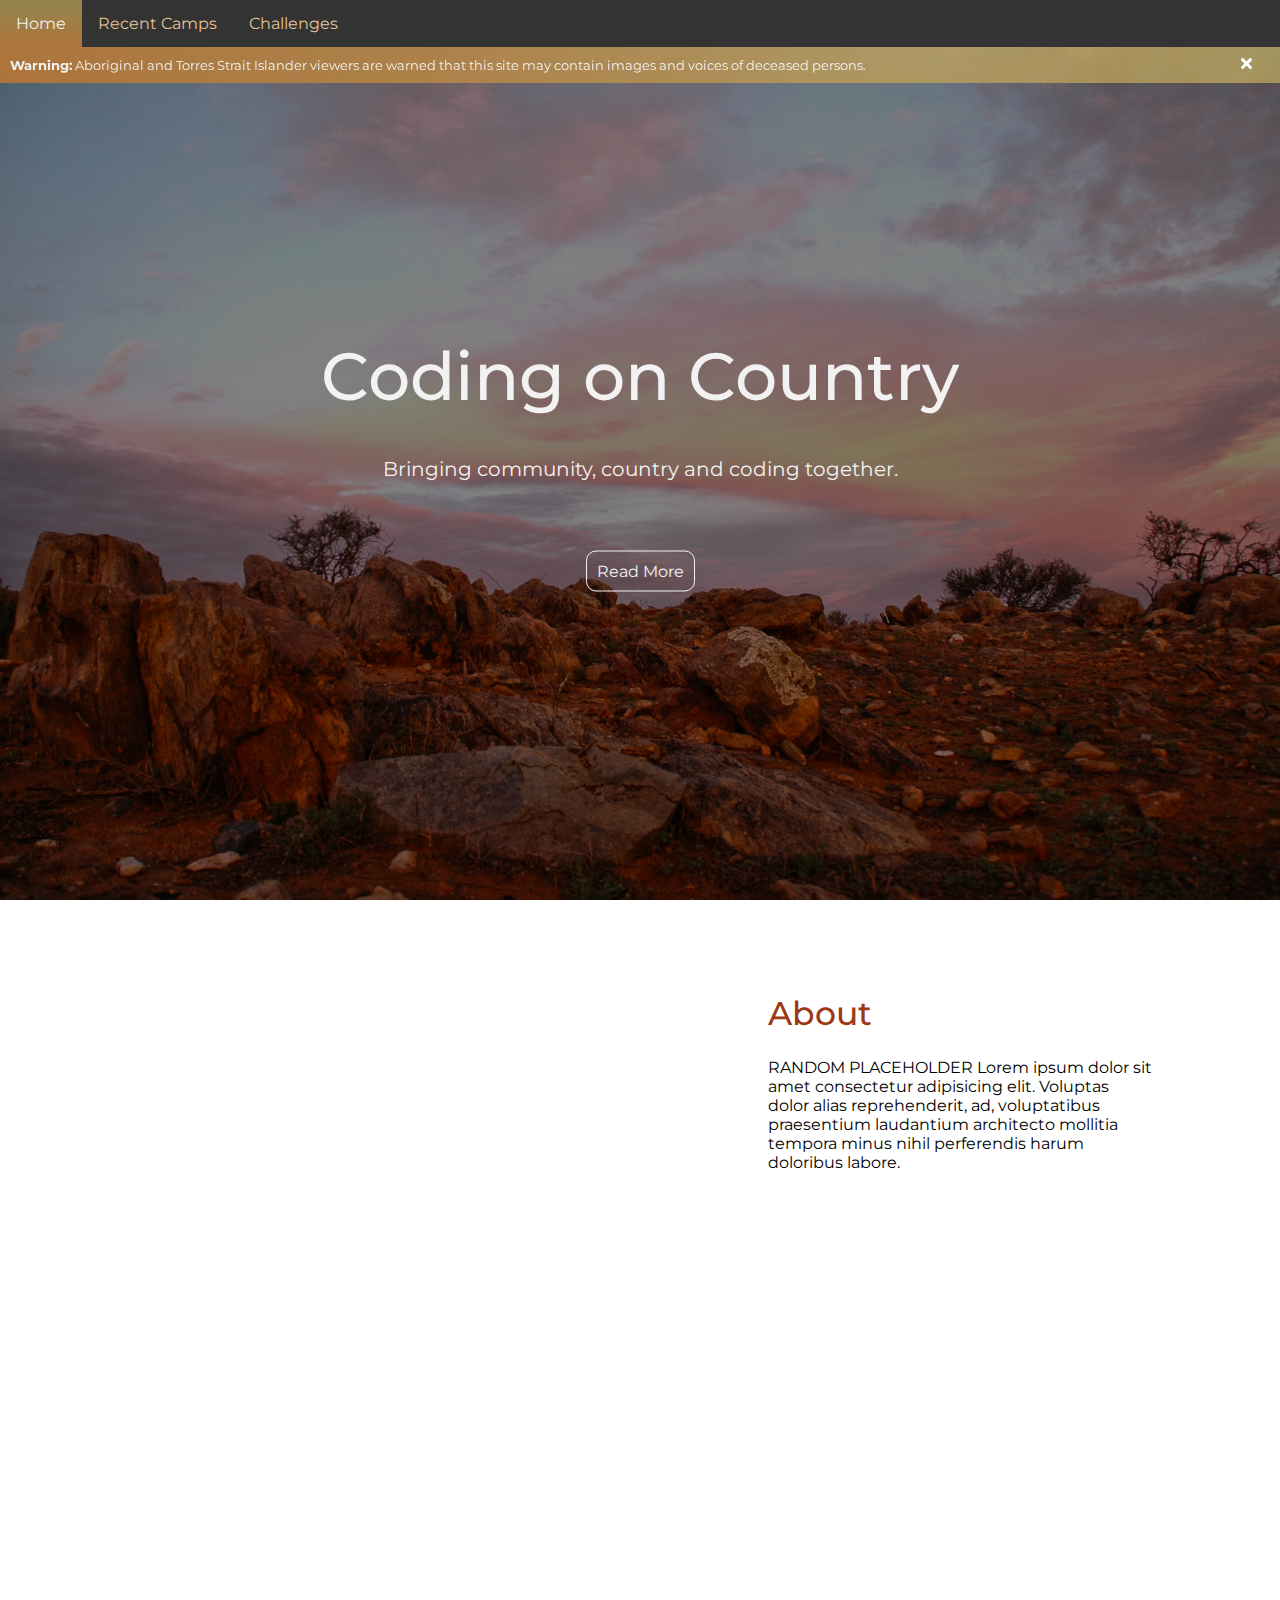
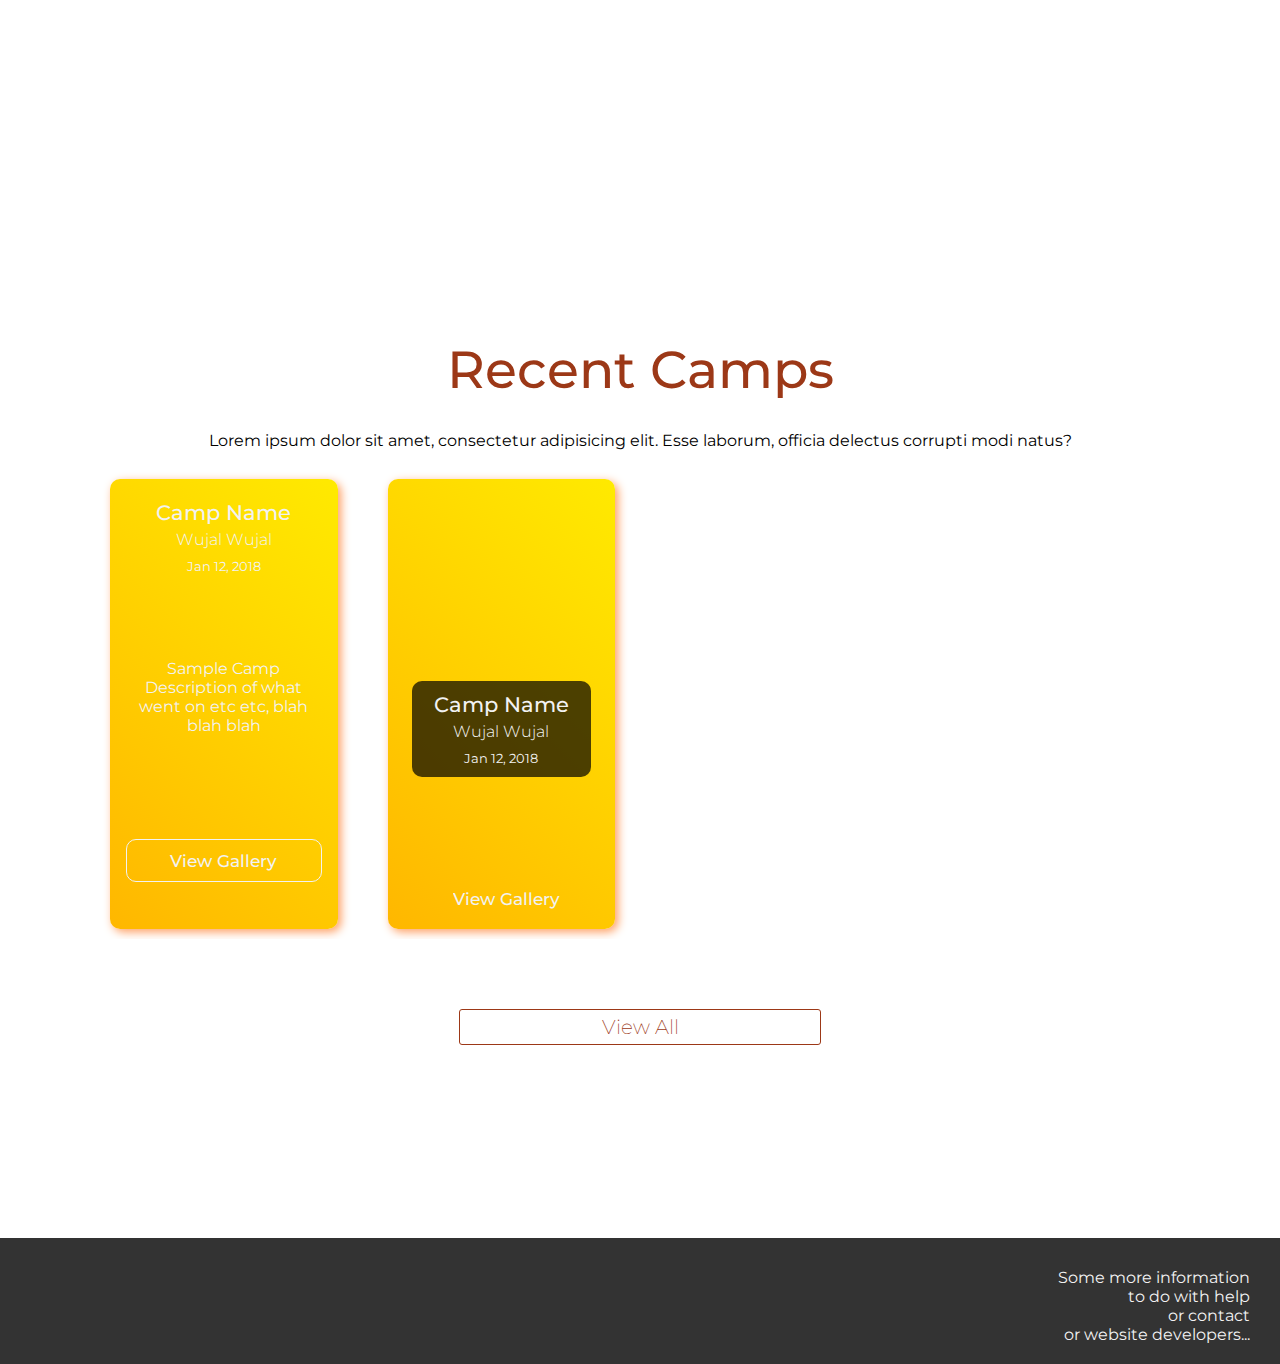
==== commit 95cf481d: "~" ====
--- a/Frontend/html/index.html
+++ b/Frontend/html/index.html
@@ -61,42 +61,24 @@
       <!-- Section for Gallery List / Recent Events List-->
       <div id="blogContainer">
 
-
-        <div class="singleBlog">
-          <div class="campContent">
-            <div class = "blogHead">
-              <h3>Camp Name</h3>
-              <h4>Wujal Wujal</h4>
-              <p class="blogDate">Jan 12, <a href="#"></a>2018</a></p>
-            </div>
-            <p class="blogText">Sample Camp Description of what went on etc etc, blah blah blah</p>
-            <a href="#campGallery" class="btn blogLink">View Gallery</a>
-          </div>
-        </div>
-
-
-        <div class="singleBlog">
-            <div class="campContent">
-
-              <div class="albumPreview">
-                  <iframe src="https://www.facebook.com/plugins/post.php?href=https%3A%2F%2Fwww.facebook.com%2Fmedia%2Fset%2F%3Fset%3Da.113134773390748%26type%3D3&width=350&show_text=true&height=520&appId" width="350" height="520" style="border:none;overflow:hidden" scrolling="no" frameborder="0" allowTransparency="true" allow="encrypted-media" class="fbFrame frameSample"></iframe>
+          <div class="singleBlog">
+              <div class="campContent">
+                <div class = "blogHead">
+                  <h3>Camp Name</h3>
+                  <h4>Wujal Wujal</h4>
+                  <p class="blogDate">Jan 12, <a href="#"></a>2018</a></p>
+                </div>
+                <p class="blogText">Sample Camp Description of what went on etc etc, blah blah blah</p>
+                <a href="#campGallery" class="btn blogLink" onclick="selectGallery()">View Gallery</a>
               </div>
-
-              <div class = "blogHead headSecond">
-                <h3>Camp Name</h3>
-                <h4>Wujal Wujal</h4>
-                <p class="blogDate">Jan 12, <a href="#"></a>2018</a></p>
-              </div>
-              <a href="#campGallery" class="btn blogLink">View Gallery</a>
-            </div>
-          </div>
-
+            </div> <!-- For Upcoming Camps -->
 
           <div class="singleBlog">
               <div class="campContent campThird">
   
                 <div class="albumThird">
-                    <iframe src="https://www.facebook.com/plugins/post.php?href=https%3A%2F%2Fwww.facebook.com%2Fmedia%2Fset%2F%3Fset%3Da.113134773390748%26type%3D3&width=350&show_text=true&height=520&appId" width="350" height="520" style="border:none;overflow:hidden" scrolling="no" frameborder="0" allowTransparency="true" allow="encrypted-media" class="fbFrame frameThird"></iframe>
+                    <iframe src="https://www.facebook.com/plugins/post.php?href=https%3A%2F%2Fwww.facebook.com%2Fmedia%2Fset%2F%3Fset%3Da.117150296322529%26type%3D3&width=500&show_text=true&height=645&appId" width="500" height="645" style="border:none;overflow:hidden" scrolling="no" frameborder="0" allowTransparency="true" allow="encrypted-media" class="fbFrame frameThird"></iframe>
+                    
                 </div>
   
                 <div class = "blogHead headThird">
@@ -108,6 +90,8 @@
               </div>
             </div>
 
+            
+
 
       </div><!-- End blogContainer -->
 
@@ -116,21 +100,28 @@
     </div><!-- End container - camps -->
 
     <div class="container" id="campGallery">
-      <h2>Name of Code Camp</h2>
-      <p> Some Sample text. </br> </br> </p>
-      <div class="staticGallery" id="gallery">  
-          <a href="../imgs/dog1.jpg" data-lightbox="mygallery" data-title="White dog 20/-1/1998"> <img src="../imgs/dog1_small.jpg"></a>
-          <a href="../imgs/dog2.jpg" data-lightbox="mygallery" data-title="Cute puppy 01/01/1978"> <img src="../imgs/dog2_small.jpg"></a>
-          <a href="../imgs/dog1.jpg" data-lightbox="mygallery" data-title="White dog 20/-1/1998"> <img src="../imgs/dog1_small.jpg"></a>
-          <a href="../imgs/dog2.jpg" data-lightbox="mygallery" data-title="Cute puppy 01/01/1978"> <img src="../imgs/dog2_small.jpg"></a>
-          <a href="../imgs/dog1.jpg" data-lightbox="mygallery" data-title="White dog 20/-1/1998"> <img src="../imgs/dog1_small.jpg"></a>         
-          <a href="../imgs/cat2.jpg" data-lightbox="mygallery" data-title="Black cat 05/05/1998"> <img src="../imgs/cat2_small.jpg"></a>
-          <a href="../imgs/dog1.jpg" data-lightbox="mygallery" data-title="White dog 20/-1/1998"> <img src="../imgs/dog1_small.jpg"></a>
-          <a href="../imgs/dog2.jpg" data-lightbox="mygallery" data-title="Cute puppy 01/01/1978"> <img src="../imgs/dog2_small.jpg"></a>
+
+      <div class="individualGallery">
+
+        <div class = "campDetails">
+          <h3>Name of Code Camp</h3>
+          <p> Some Sample text. </p>
         </div>
 
-      <a href="#camps" class="baseButton" id="backButton" onclick="revertGallery()">Back</a>
+        <div class="staticGallery" >  
+          <a href="../imgs/dog1.jpg" > <img src="../imgs/dog1_small.jpg" class = "imgThumb"></a>
+          <a href="../imgs/dog2.jpg" > <img src="../imgs/dog2_small.jpg" class = "imgThumb"></a>
+          <a href="../imgs/dog1.jpg" > <img src="../imgs/dog1_small.jpg" class = "imgThumb"></a>
+          <a href="../imgs/dog2.jpg" > <img src="../imgs/dog2_small.jpg" class = "imgThumb"></a>
+          <a href="../imgs/dog1.jpg" > <img src="../imgs/dog1_small.jpg" class = "imgThumb"></a>         
+          <a href="../imgs/cat2.jpg" > <img src="../imgs/cat2_small.jpg" class = "imgThumb"></a>
+          <a href="../imgs/dog1.jpg" > <img src="../imgs/dog1_small.jpg" class = "imgThumb"></a>
+          <a href="../imgs/dog2.jpg" > <img src="../imgs/dog2_small.jpg" class = "imgThumb"></a>
+        </div>
 
+
+        <a href="#camps" class="baseButton" id="backButton" onclick="revertGallery()">Back</a>
+      </div>
       
       
 
--- a/Frontend/css/style.css
+++ b/Frontend/css/style.css
@@ -97,6 +97,7 @@
   width: 100%;
   padding-top: 45px;
   margin: 0 auto;
+  min-height: 100vh;
 }
 
 
@@ -256,14 +257,13 @@
   margin-right: auto;
   text-align: center;
   width: 90%;
-  height:100vh;
+  height: auto;
 }
 
 .singleBlog{
   position: relative;
   overflow: hidden;
-  max-height: 50vh;
-  height: 100%;
+  height: 50vh;
   box-sizing: border-box;
   box-shadow: 3px 3px 10px var(--drop-shadow);
   margin: 10px;
@@ -276,6 +276,7 @@
   box-shadow: 3px 3px 13px var(--drop-shadow);
   transition: all .5s;
 }
+
 .singleBlog:hover img{
   transform: scale(1.1);
   transition: all .4s;
@@ -383,40 +384,53 @@
 }
 
 .staticGallery img {
-  transition: 1s;
   padding: 0;
   margin: 0;
-  width: 25vw;
+  width: 200px;
+  height: 200px;
+  object-fit: cover;
+  border-radius: 10px;
+  
+}
+
+.staticGallery a {
+  border-radius: 10px;
+  overflow: hidden;
+  margin: 5px;
 }
 
 .staticGallery img:hover {
   filter: grayscale(30%);
+  border-radius: 10px;
   transform: scale(1.1);
 }
 
 .albumPreview, .albumThird {
   position: relative;
   height: 80%;
-  width: 90%;
+  width: 20%;
   margin: 0 5%;
   overflow: hidden;
   border-radius: 10px;
-  margin-bottom: -180px;
+  /* margin-bottom: -180px; */
   z-index: 1;
 }
 
 .headSecond, .headThird { 
   z-index: 2;
   border-radius: 10px;
-  background-color: rgba(0,0,0,0.5);
+  background-color: rgba(0,0,0,0.7);
   padding: 10px;
+  margin-left: -10px;
+
+  width: 70%;
 }
 
 .frameSample, .frameThird {
-  width: 100%;
+  width: 200%;
   position: absolute;
-  bottom: -140px;
-  left: -1px;
+  top: -20%;
+  left: 0;
 }
 
 .campThird {
@@ -428,6 +442,7 @@
 .albumThird {
   width: 100%;
   height: 100%;
+  max-height: 490px;
   margin: -50px 0px -300px -10px
 }
 
@@ -440,8 +455,13 @@
 
 .campThird:hover {
   background: var(--btn-hover-colour);
-  transition: all .5s;
-}
+  cursor: pointer;
+  transition: all .5s;
+}
+
+
+
+
 
 
 
@@ -491,9 +511,11 @@
     grid-template-columns: repeat(3, 1fr);
     grid-gap: 20px;
   }
-}
-
-@media (max-width:767px) {
+
+  
+}
+
+@media (max-width:769px) {
   #blogContainer {
     grid-template-columns: repeat(2, 1fr);
     grid-gap: 15px;
@@ -514,6 +536,16 @@
   #home-video-info {
     width: 80%;
   }
+}
+
+@media (max-width:630px) {
+
+  .staticGallery img {
+    width: 100px;
+    height: 100px;
+  }
+
+ 
 }
 
 @media (max-width:500px) {
@@ -523,11 +555,15 @@
     }
     
     .singleBlog {
-      max-height: 80vh;
+      height: 70vh;
     }
 
     #fbFooter p {
       text-align: left;
     }
-}
-
+
+   
+}
+
+
+
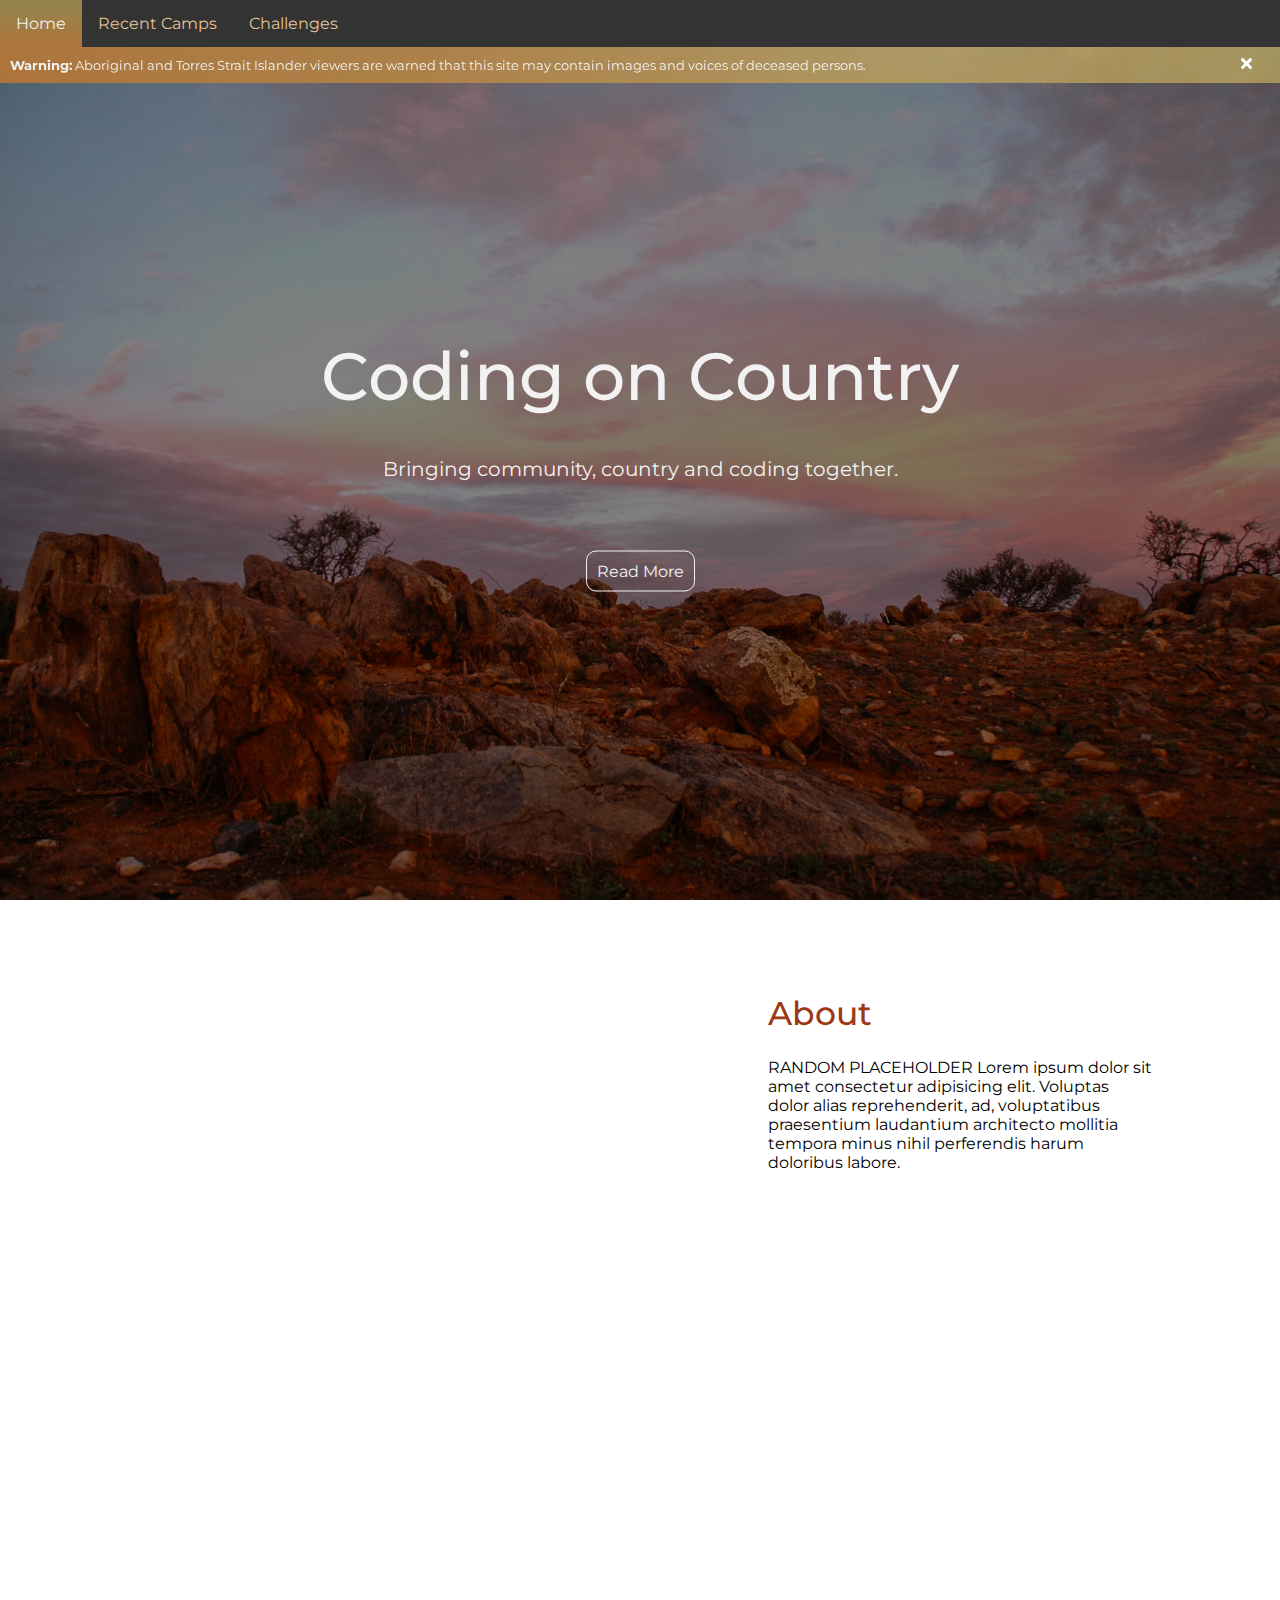
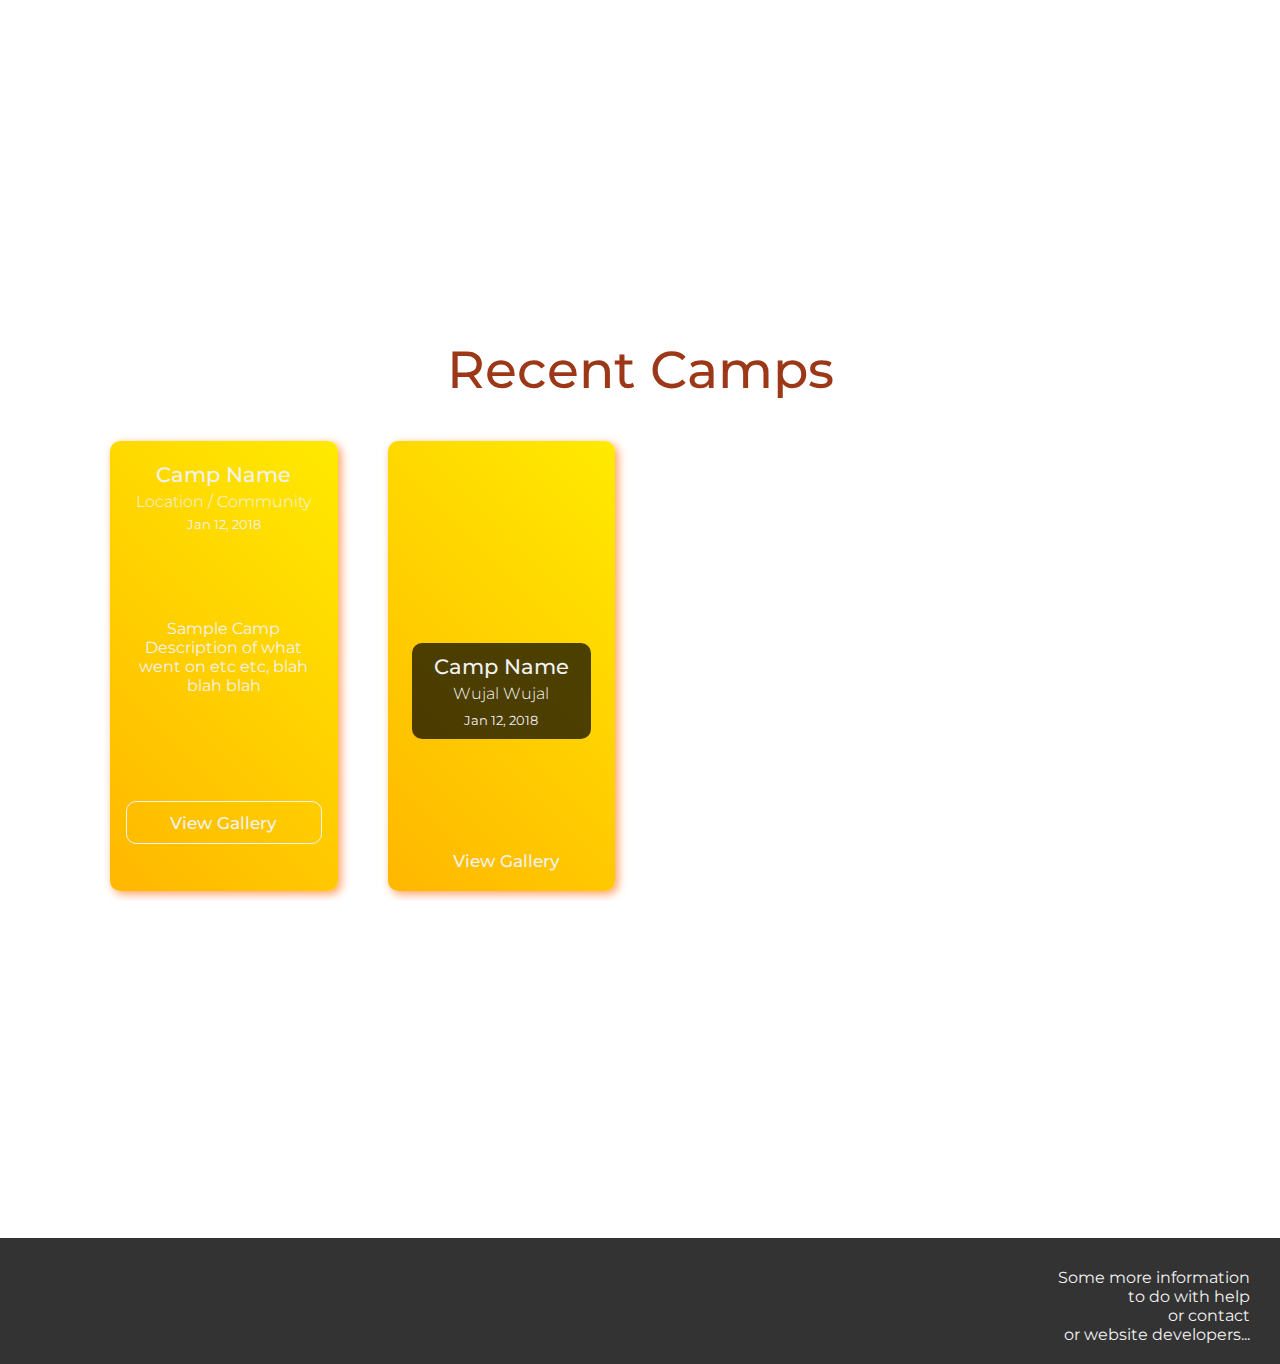
==== commit 9af1f3a2: "Update Gallery" ====
--- a/Frontend/html/index.html
+++ b/Frontend/html/index.html
@@ -8,28 +8,42 @@
   <link rel="stylesheet" href="../css/all.min.css">
   <link rel="stylesheet" href="../css/style.css">
   <link rel="stylesheet" href="../css/modal.css">
-  <link rel="stylesheet" href="../css/lightbox.min.css">
-  <script src="../js/lightbox-plus-jquery.min.js" defer></script>
+  <!--<link rel="stylesheet" href="../css/lightbox.min.css">-->
+  <!-- <script src="../js/lightbox-plus-jquery.min.js" defer></script> -->
   <!-- <script defer src="../js/modal.js"></script> -->
+  <!-- <script src="../js/jquery.min.js"></script> -->
   <script src="../js/gallery.js" defer></script>
   <script src="../js/script.js" defer></script>
 </head >
 <body>
 
-
-    <!-- Navigation bar-->
+<!--///////////////////////////////////////////////////////////////////////////////////////////////////////////////////-->  
+<!-- HEADER SECTION ///////////////////////////////////////////////////////////////////////////////////////////////////-->
+<!--///////////////////////////////////////////////////////////////////////////////////////////////////////////////////-->  
+
+<!-- Navigation Bar ///////////////////////////////////////////////////////////////////////////////////////////////////-->
+    
     <div class="navbar">
         <a href="#home">Home</a>
         <a href="#camps">Recent Camps</a>
         <a href="#challenges">Challenges</a>
     </div> 
     
+
+<!-- Warning Bar //////////////////////////////////////////////////////////////////////////////////////////////////////-->
+    
     <div class="warning">
       <p><b>Warning:</b> Aboriginal and Torres Strait Islander viewers are warned that this site may contain images and voices of deceased persons.</p>
       <a class="warning_close"><i class="fas fa-times"></i></a>
     </div>
 
-    <!-- Home / Main -->
+
+<!--///////////////////////////////////////////////////////////////////////////////////////////////////////////////////-->  
+<!-- HOME/HERO SECTION ////////////////////////////////////////////////////////////////////////////////////////////////-->
+<!--///////////////////////////////////////////////////////////////////////////////////////////////////////////////////-->  
+
+<!-- Home / Main //////////////////////////////////////////////////////////////////////////////////////////////////////-->
+    
     <div class="hero-image" id="home">       
         <div class="heroContent">            
             <h1>Coding on Country</h1>
@@ -38,104 +52,167 @@
         </div>            
     </div>
 
-    <!-- Idk where this will go yet -->
+
+<!-- Home - About Section /////////////////////////////////////////////////////////////////////////////////////////////-->
+    
     <div id="home-info">
-        
         <iframe id="home-video" src="https://www.youtube.com/embed/8ukWYBMH-zI" frameborder="0" allow="accelerometer; autoplay; encrypted-media; gyroscope; picture-in-picture" allowfullscreen></iframe>
-      
         <div id="home-video-info">
           <h3>About</h3>
           <p>RANDOM PLACEHOLDER Lorem ipsum dolor sit amet consectetur adipisicing elit. Voluptas dolor alias reprehenderit, ad, voluptatibus praesentium laudantium architecto mollitia tempora minus nihil perferendis harum doloribus labore.</p>
         </div> 
     </div>
   
+          
+<!--///////////////////////////////////////////////////////////////////////////////////////////////////////////////////-->  
+<!-- CAMP GALLERY SECTION /////////////////////////////////////////////////////////////////////////////////////////////-->
+<!--///////////////////////////////////////////////////////////////////////////////////////////////////////////////////-->  
+
+    <div class="container" id="camps">
+
+<!-- Recent Camps /////////////////////////////////////////////////////////////////////////////////////////////////////-->
+      <div id="recentCamps">
+
+        <!-- Title Section ------------------------------------------------------------->
+
+        <header>
+          <h2>Recent Camps</h2>         
+        </header>
+
+        
+        <!-- Blog List ----------------------------------------------------------------->
+
+        <div class="blogContainer" id = "recentContainer">
+
+            <div class="singleBlog">
+
+              <div class="campContent">
+
+                <div class = "blogHead">
+                  <h3> Camp Name </Camp> </h3>      <!-- Insert Camp Name -->
+                  <h4> Location / Community </h4>   <!-- Insert Location / Community -->
+                  <p class="blogDate">Jan 12, 2018 </p> <!-- Insert Date -->
+                </div> <!-- /blogHead -->
+
+                <p class="blogText">Sample Camp Description of what went on etc etc, blah blah blah</p> <!-- Insert Camp Description -->
+
+                <a href="#camps" class="btn blogLink" onclick="selectGallery(); gallerySelect('gallery_001')"> View Gallery </a> <!-- Insert gallery ID (Replace 'gallery_001', must have single quotes) -->
+
+              </div><!-- /campContent -->
+            </div> <!-- /singleBlog -->
+            
+
+            <div class="singleBlog">
+                <div class="campContent campThird">
+    
+                  <div class="albumThird">
+                      <iframe src="https://www.facebook.com/plugins/post.php?href=https%3A%2F%2Fwww.facebook.com%2Fmedia%2Fset%2F%3Fset%3Da.117150296322529%26type%3D3&width=500&show_text=true&height=645&appId" width="500" height="645" style="border:none;overflow:hidden" scrolling="no" frameborder="0" allowTransparency="true" allow="encrypted-media" class="fbFrame frameThird"></iframe>
+                  </div> <!-- /albumThird -->
+    
+                  <div class = "blogHead headThird">
+                    <h3>Camp Name</h3>
+                    <h4>Wujal Wujal</h4>
+                    <p class="blogDate">Jan 12, <a href="#"></a>2018</a></p>
+                  </div> <!-- /blogHead -->
+
+                  <a href="#camps" class="linkThird" onclick="selectGallery(); gallerySelect('gallery_002')">View Gallery</a>
+
+                </div> <!-- /campContent -->
+              </div> <!-- /singleBlog -->
 
               
-    <!-- Past camps -->
-    <div class="container" id="camps">
-      <header>
-        <h2>Recent Camps</h2>         
-        <p>Lorem ipsum dolor sit amet, consectetur adipisicing elit. Esse laborum, officia delectus corrupti modi natus?</br> </br></p>
-      </header>
-      
-      <!-- Section for Gallery List / Recent Events List-->
-      <div id="blogContainer">
-
-          <div class="singleBlog">
-              <div class="campContent">
-                <div class = "blogHead">
-                  <h3>Camp Name</h3>
-                  <h4>Wujal Wujal</h4>
-                  <p class="blogDate">Jan 12, <a href="#"></a>2018</a></p>
-                </div>
-                <p class="blogText">Sample Camp Description of what went on etc etc, blah blah blah</p>
-                <a href="#campGallery" class="btn blogLink" onclick="selectGallery()">View Gallery</a>
-              </div>
-            </div> <!-- For Upcoming Camps -->
-
-          <div class="singleBlog">
-              <div class="campContent campThird">
-  
-                <div class="albumThird">
-                    <iframe src="https://www.facebook.com/plugins/post.php?href=https%3A%2F%2Fwww.facebook.com%2Fmedia%2Fset%2F%3Fset%3Da.117150296322529%26type%3D3&width=500&show_text=true&height=645&appId" width="500" height="645" style="border:none;overflow:hidden" scrolling="no" frameborder="0" allowTransparency="true" allow="encrypted-media" class="fbFrame frameThird"></iframe>
-                    
-                </div>
-  
-                <div class = "blogHead headThird">
-                  <h3>Camp Name</h3>
-                  <h4>Wujal Wujal</h4>
-                  <p class="blogDate">Jan 12, <a href="#"></a>2018</a></p>
-                </div>
-                <a href="#campGallery" class="linkThird">View Gallery</a>
-              </div>
-            </div>
-
+
+
+        </div><!-- /blogContainer -->
+
+        
+        <!-- Galleries ----------------------------------------------------------------->
+
+        <!-- Local Galleries ----------------------------->
+        <div id="localGalleries">
             
-
-
-      </div><!-- End blogContainer -->
-
-      <a href="#camps" class="baseButton">View All</a>
-      
-    </div><!-- End container - camps -->
-
-    <div class="container" id="campGallery">
-
-      <div class="individualGallery">
-
-        <div class = "campDetails">
-          <h3>Name of Code Camp</h3>
-          <p> Some Sample text. </p>
-        </div>
-
-        <div class="staticGallery" >  
-          <a href="../imgs/dog1.jpg" > <img src="../imgs/dog1_small.jpg" class = "imgThumb"></a>
-          <a href="../imgs/dog2.jpg" > <img src="../imgs/dog2_small.jpg" class = "imgThumb"></a>
-          <a href="../imgs/dog1.jpg" > <img src="../imgs/dog1_small.jpg" class = "imgThumb"></a>
-          <a href="../imgs/dog2.jpg" > <img src="../imgs/dog2_small.jpg" class = "imgThumb"></a>
-          <a href="../imgs/dog1.jpg" > <img src="../imgs/dog1_small.jpg" class = "imgThumb"></a>         
-          <a href="../imgs/cat2.jpg" > <img src="../imgs/cat2_small.jpg" class = "imgThumb"></a>
-          <a href="../imgs/dog1.jpg" > <img src="../imgs/dog1_small.jpg" class = "imgThumb"></a>
-          <a href="../imgs/dog2.jpg" > <img src="../imgs/dog2_small.jpg" class = "imgThumb"></a>
-        </div>
-
-
-        <a href="#camps" class="baseButton" id="backButton" onclick="revertGallery()">Back</a>
-      </div>
-      
-      
-
-    </div><!-- End container - campGallery -->
-
-
-
-
+                <!-- Sample Gallery Item 1 -->
+                <div class="individualGallery" id = "gallery_001">
+                  
+                  <a href="#camps" class="baseButton" id="backButton" onclick="revertGallery(); galleryDeselect('gallery_001')">Back</a>
+
+                  <div class = "campDetails">
+                    <h3>Dogs</h3>
+                    <p> Some Sample text. </p>
+                  </div> <!-- /campDetails -->
+          
+                  <div class="staticGallery" >  
+                    <a href="../imgs/dog1.jpg"> <img src="../imgs/dog1_small.jpg"></a>
+                    <a href="../imgs/dog2.jpg"> <img src="../imgs/dog2_small.jpg"></a>
+                    <a href="../imgs/dog1.jpg"> <img src="../imgs/dog1_small.jpg"></a>
+                    <a href="../imgs/dog2.jpg"> <img src="../imgs/dog2_small.jpg"></a>
+                    <a href="../imgs/dog1.jpg"> <img src="../imgs/dog1_small.jpg"></a>         
+                    <a href="../imgs/dog1.jpg"> <img src="../imgs/dog1_small.jpg"></a>
+                    <a href="../imgs/dog2.jpg"> <img src="../imgs/dog2_small.jpg"></a>
+                  </div> <!-- /staticGallery -->
+          
+                </div> <!-- /individualGallery --> 
+
+
+                <!-- Sample Local Gallery Item 2 -->
+                <div class="individualGallery" id = "gallery_002">
+                    <a href="#camps" class="baseButton" id="backButton" onclick="revertGallery(); galleryDeselect('gallery_002')">Back</a>
+
+                    <div class = "campDetails">
+                      <h3>Cats</h3>
+                      <p> Some Sample text. </p>
+                    </div><!-- /campDetails -->
+            
+                    <div class="staticGallery" >        
+                      <a href="../imgs/cat2.jpg"> <img src="../imgs/cat2_small.jpg"></a>
+                      <a href="../imgs/cat1.jpg"> <img src="../imgs/cat1_small.jpg"></a>
+                      <a href="../imgs/cat2.jpg"> <img src="../imgs/cat2_small.jpg"></a>
+                      <a href="../imgs/cat1.jpg"> <img src="../imgs/cat1_small.jpg"></a>
+                    </div><!-- /staticGallery -->
+
+                  </div><!-- /individualGallery --> 
+
+
+
+        </div> <!-- /localGalleries -->
+
+
+        <!-- External Galleries -------------------------->
+        <div id="linkedGalleries">
+
+
+        </div> <!-- /linkedGalleries -->
+
+
+      
+
+
+
+        
+      </div> <!-- /recentCamps -->
+      
+    </div><!-- /camps -->
+
+
+      
+      
+
+   
+
+
+
+
+<!--///////////////////////////////////////////////////////////////////////////////////////////////////////////////////-->  
+<!-- FOOTER ///////////////////////////////////////////////////////////////////////////////////////////////////////////-->
+<!--///////////////////////////////////////////////////////////////////////////////////////////////////////////////////-->  
 
   <footer>
+
     <div id="fbFooter">
       <iframe src="https://www.facebook.com/plugins/page.php?href=https%3A%2F%2Fwww.facebook.com%2FTest-for-Uni-113133820057510%2F&tabs&width=400&height=70&small_header=true&adapt_container_width=true&hide_cover=false&show_facepile=true&appId" width="400" height="72" style="border:none;overflow:hidden" scrolling="no" frameborder="0" allowTransparency="true" allow="encrypted-media" class="fbFooterFrame"></iframe>
       <p> Some more information </br> to do with help </br> or contact </br> or website developers... </p>
-    </div>  
+    </div> 
+
   </footer>
 
 
--- a/Frontend/css/style.css
+++ b/Frontend/css/style.css
@@ -247,7 +247,7 @@
 /*/////////////////////////////////////////////////////////////////////////////////////////////////*/
 /* Camp Blogs /////////////////////////////////////////////////////////////////////////////////////*/
 
-#blogContainer {
+.blogContainer {
   display: grid;
   grid-template-columns: repeat(4, 1fr);
   grid-gap: 30px;
@@ -370,9 +370,6 @@
 
 /* Camp Gallery ///////////////////////////////////////////////////////////////////////////////////*/
 
-#campGallery {
-  display: none;
-}
 
 #gallery {
   width: 100%;
@@ -459,6 +456,10 @@
   transition: all .5s;
 }
 
+
+.individualGallery {
+  display: none;
+}
 
 
 
@@ -507,7 +508,7 @@
 /* Media Queries //////////////////////////////////////////////////////////////////////////////////*/
 
 @media (max-width:992px) {
-  #blogContainer {
+  .blogContainer {
     grid-template-columns: repeat(3, 1fr);
     grid-gap: 20px;
   }
@@ -516,7 +517,7 @@
 }
 
 @media (max-width:769px) {
-  #blogContainer {
+  .blogContainer {
     grid-template-columns: repeat(2, 1fr);
     grid-gap: 15px;
   }
@@ -550,7 +551,7 @@
 
 @media (max-width:500px) {
 
-    #blogContainer {
+    .blogContainer {
       grid-template-columns: repeat(1, 1fr);
     }
     
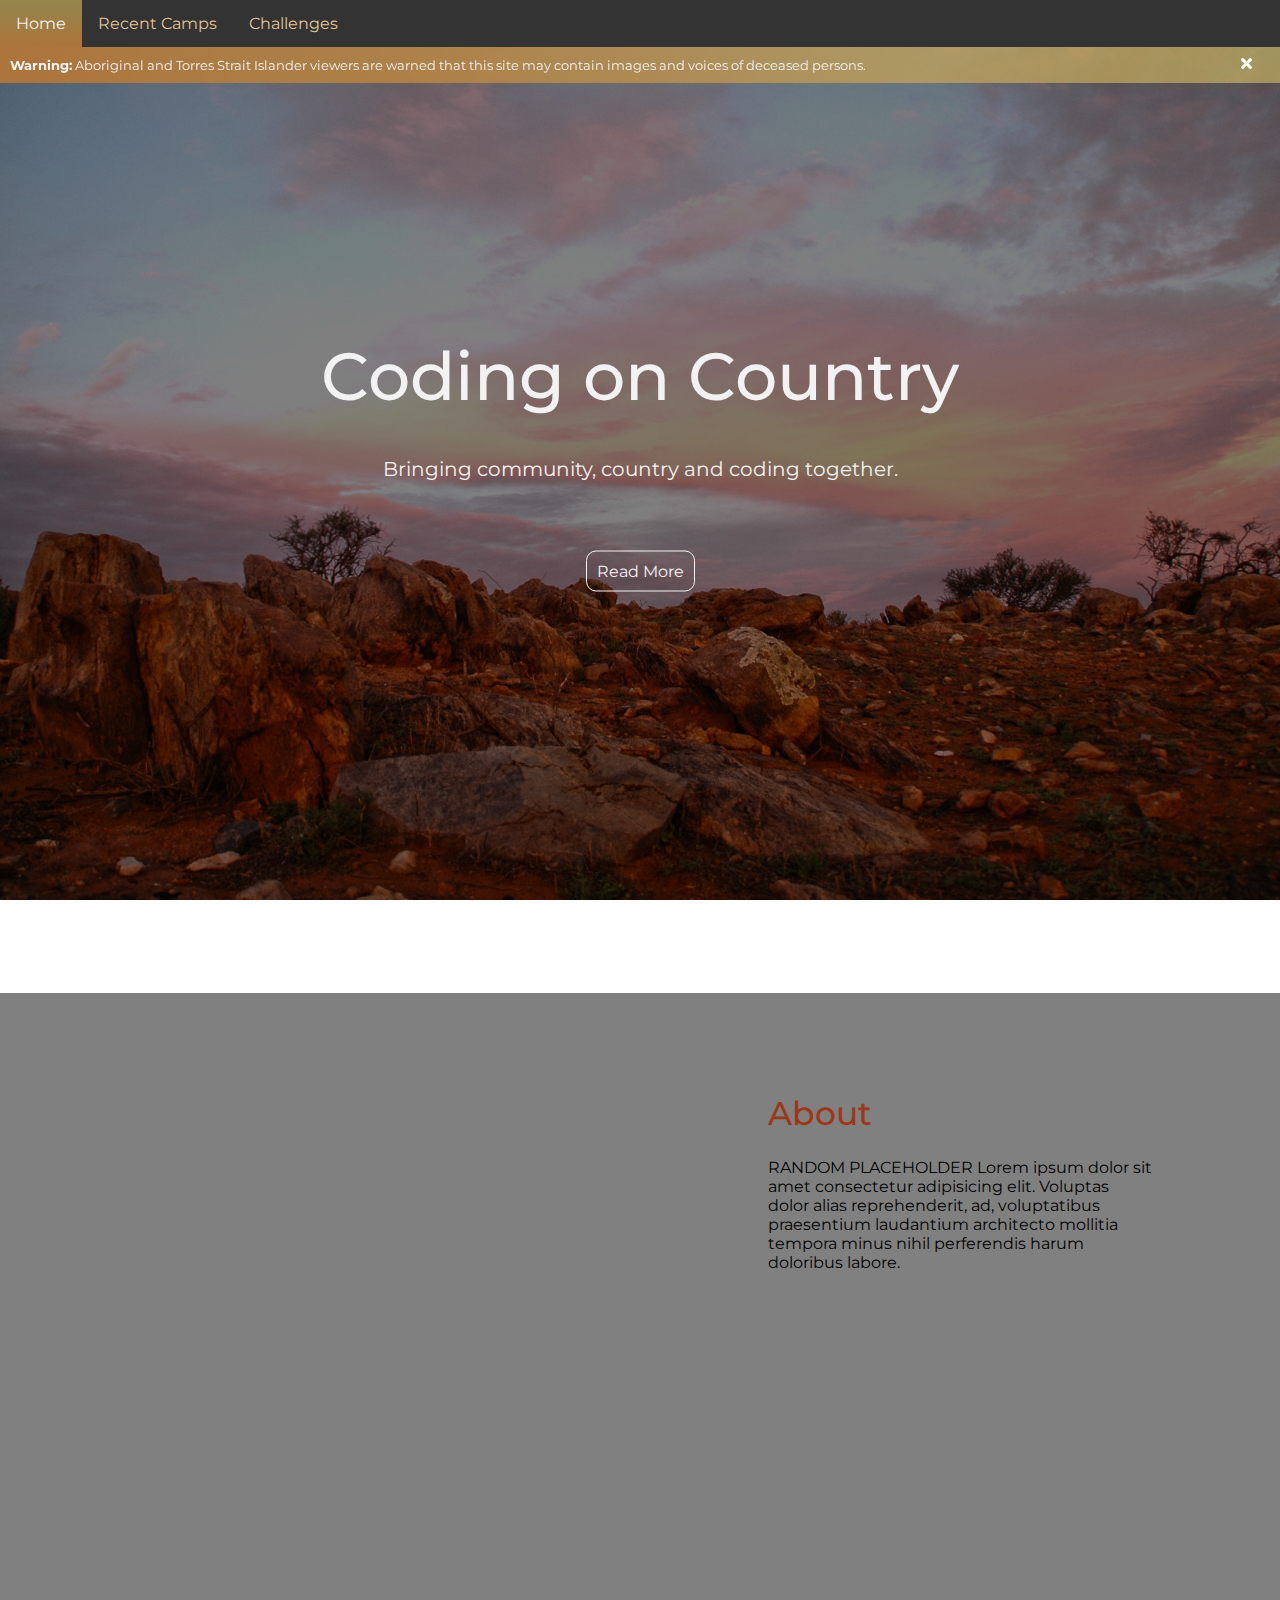
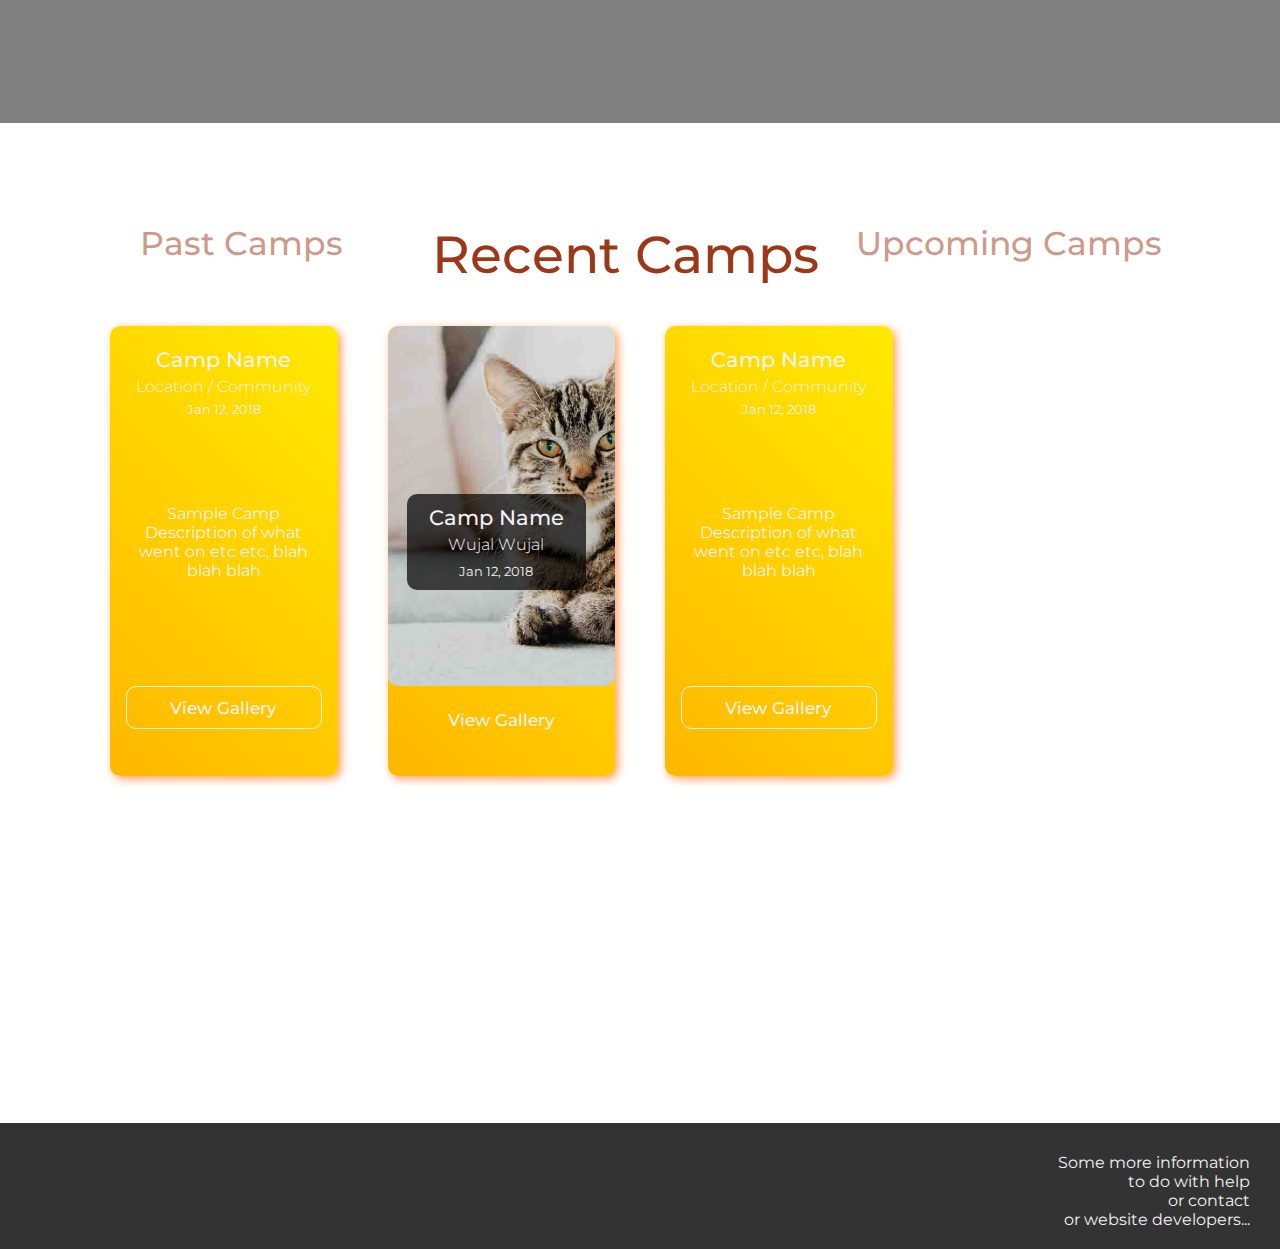
==== commit 8141cb49: "~" ====
--- a/Frontend/html/index.html
+++ b/Frontend/html/index.html
@@ -48,7 +48,7 @@
         <div class="heroContent">            
             <h1>Coding on Country</h1>
             <p>Bringing community, country and coding together.</p>
-            <a href="#" class="btn">Read More</a>
+            <a href="#home-info" class="btn">Read More</a>
         </div>            
     </div>
 
@@ -75,8 +75,10 @@
 
         <!-- Title Section ------------------------------------------------------------->
 
-        <header>
-          <h2>Recent Camps</h2>         
+        <header class = "campHeader">
+          <h2 class = "minorHeader">Past Camps</h2>
+          <h2>Recent Camps</h2> 
+          <h2 class = "minorHeader">Upcoming Camps</h2>        
         </header>
 
         
@@ -100,14 +102,14 @@
 
               </div><!-- /campContent -->
             </div> <!-- /singleBlog -->
-            
+
 
             <div class="singleBlog">
                 <div class="campContent campThird">
-    
+
                   <div class="albumThird">
-                      <iframe src="https://www.facebook.com/plugins/post.php?href=https%3A%2F%2Fwww.facebook.com%2Fmedia%2Fset%2F%3Fset%3Da.117150296322529%26type%3D3&width=500&show_text=true&height=645&appId" width="500" height="645" style="border:none;overflow:hidden" scrolling="no" frameborder="0" allowTransparency="true" allow="encrypted-media" class="fbFrame frameThird"></iframe>
-                  </div> <!-- /albumThird -->
+                      <a href="../imgs/cat1.jpg"> <img src="../imgs/cat1_small.jpg"></a>
+                    </div> <!-- /albumThird -->
     
                   <div class = "blogHead headThird">
                     <h3>Camp Name</h3>
@@ -115,12 +117,30 @@
                     <p class="blogDate">Jan 12, <a href="#"></a>2018</a></p>
                   </div> <!-- /blogHead -->
 
-                  <a href="#camps" class="linkThird" onclick="selectGallery(); gallerySelect('gallery_002')">View Gallery</a>
-
+                <a href="#camps" class="linkThird" onclick="selectGallery(); gallerySelect('gallery_002')">View Gallery</a>
+            
                 </div> <!-- /campContent -->
               </div> <!-- /singleBlog -->
 
-              
+
+
+              <div class="singleBlog">
+
+                  <div class="campContent">
+    
+                    <div class = "blogHead">
+                      <h3> Camp Name </Camp> </h3>      <!-- Insert Camp Name -->
+                      <h4> Location / Community </h4>   <!-- Insert Location / Community -->
+                      <p class="blogDate">Jan 12, 2018 </p> <!-- Insert Date -->
+                    </div> <!-- /blogHead -->
+    
+                    <p class="blogText">Sample Camp Description of what went on etc etc, blah blah blah</p> <!-- Insert Camp Description -->
+    
+                    <a href="#camps" class="btn blogLink" onclick="selectGallery(); gallerySelect('gallery_003')"> View Gallery </a> <!-- Insert gallery ID (Replace 'gallery_001', must have single quotes) -->
+    
+                  </div><!-- /campContent -->
+                </div> <!-- /singleBlog -->
+            
 
 
         </div><!-- /blogContainer -->
@@ -134,44 +154,55 @@
                 <!-- Sample Gallery Item 1 -->
                 <div class="individualGallery" id = "gallery_001">
                   
-                  <a href="#camps" class="baseButton" id="backButton" onclick="revertGallery(); galleryDeselect('gallery_001')">Back</a>
-
-                  <div class = "campDetails">
-                    <h3>Dogs</h3>
-                    <p> Some Sample text. </p>
-                  </div> <!-- /campDetails -->
-          
-                  <div class="staticGallery" >  
-                    <a href="../imgs/dog1.jpg"> <img src="../imgs/dog1_small.jpg"></a>
-                    <a href="../imgs/dog2.jpg"> <img src="../imgs/dog2_small.jpg"></a>
-                    <a href="../imgs/dog1.jpg"> <img src="../imgs/dog1_small.jpg"></a>
-                    <a href="../imgs/dog2.jpg"> <img src="../imgs/dog2_small.jpg"></a>
-                    <a href="../imgs/dog1.jpg"> <img src="../imgs/dog1_small.jpg"></a>         
-                    <a href="../imgs/dog1.jpg"> <img src="../imgs/dog1_small.jpg"></a>
-                    <a href="../imgs/dog2.jpg"> <img src="../imgs/dog2_small.jpg"></a>
-                  </div> <!-- /staticGallery -->
+                  <a href="#camps" class="baseButton backButton" onclick="revertGallery(); galleryDeselect('gallery_001')">Back</a>
+
+
+                  <div class = "galleryMain">
+                    <div class = "campDetails">
+                      <h3>Dogs</h3>
+                      <p> Some Sample text. </p>
+                    </div> <!-- /campDetails -->
+            
+                    <div class="staticGallery" >  
+                      <a href="../imgs/dog1.jpg"> <img src="../imgs/dog1_small.jpg"></a>
+                      <a href="../imgs/dog2.jpg"> <img src="../imgs/dog2_small.jpg"></a>
+                      <a href="../imgs/dog1.jpg"> <img src="../imgs/dog1_small.jpg"></a>
+                      <a href="../imgs/dog2.jpg"> <img src="../imgs/dog2_small.jpg"></a>
+                      <a href="../imgs/dog1.jpg"> <img src="../imgs/dog1_small.jpg"></a>         
+                      <a href="../imgs/dog1.jpg"> <img src="../imgs/dog1_small.jpg"></a>
+                      <a href="../imgs/dog2.jpg"> <img src="../imgs/dog2_small.jpg"></a>
+                      <a href="../imgs/dog1.jpg"> <img src="../imgs/dog1_small.jpg"></a>
+                      <a href="../imgs/dog2.jpg"> <img src="../imgs/dog2_small.jpg"></a>
+                      <a href="../imgs/dog1.jpg"> <img src="../imgs/dog1_small.jpg"></a>
+                      <a href="../imgs/dog2.jpg"> <img src="../imgs/dog2_small.jpg"></a>
+                      <a href="../imgs/dog1.jpg"> <img src="../imgs/dog1_small.jpg"></a>         
+                      <a href="../imgs/dog1.jpg"> <img src="../imgs/dog1_small.jpg"></a>
+                      <a href="../imgs/dog2.jpg"> <img src="../imgs/dog2_small.jpg"></a>
+                    </div> <!-- /staticGallery -->
+                  </div> <!-- /galleryMain -->
           
                 </div> <!-- /individualGallery --> 
 
 
                 <!-- Sample Local Gallery Item 2 -->
                 <div class="individualGallery" id = "gallery_002">
-                    <a href="#camps" class="baseButton" id="backButton" onclick="revertGallery(); galleryDeselect('gallery_002')">Back</a>
-
-                    <div class = "campDetails">
-                      <h3>Cats</h3>
-                      <p> Some Sample text. </p>
-                    </div><!-- /campDetails -->
-            
-                    <div class="staticGallery" >        
-                      <a href="../imgs/cat2.jpg"> <img src="../imgs/cat2_small.jpg"></a>
-                      <a href="../imgs/cat1.jpg"> <img src="../imgs/cat1_small.jpg"></a>
-                      <a href="../imgs/cat2.jpg"> <img src="../imgs/cat2_small.jpg"></a>
-                      <a href="../imgs/cat1.jpg"> <img src="../imgs/cat1_small.jpg"></a>
-                    </div><!-- /staticGallery -->
-
-                  </div><!-- /individualGallery --> 
-
+                    <a href="#camps" class="baseButton backButton" onclick="revertGallery(); galleryDeselect('gallery_002')">Back</a>
+
+                    <div class = "galleryMain">
+                      <div class = "campDetails">
+                        <h3>Cats</h3>
+                        <p> Some Sample text. </p>
+                      </div><!-- /campDetails -->
+              
+                      <div class="staticGallery" >        
+                        <a href="../imgs/cat2.jpg"> <img src="../imgs/cat2_small.jpg"></a>
+                        <a href="../imgs/cat1.jpg"> <img src="../imgs/cat1_small.jpg"></a>
+                        <a href="../imgs/cat2.jpg"> <img src="../imgs/cat2_small.jpg"></a>
+                        <a href="../imgs/cat1.jpg"> <img src="../imgs/cat1_small.jpg"></a>
+                      </div><!-- /staticGallery -->
+
+                    </div><!-- /individualGallery --> 
+                  </div>
 
 
         </div> <!-- /localGalleries -->
@@ -179,7 +210,21 @@
 
         <!-- External Galleries -------------------------->
         <div id="linkedGalleries">
-
+            <div class="individualGallery" id = "gallery_003">
+                <a href="#camps" class="baseButton backButton" onclick="revertGallery(); galleryDeselect('gallery_003')">Back</a>
+
+                <div class = "galleryMain fbGallery">
+                  <div class = "campDetails">
+                    <h3>Facebook</h3>
+                    <p> Some Sample text. </p>
+                  </div><!-- /campDetails -->
+                  
+                
+                    <iframe src="https://www.facebook.com/plugins/post.php?href=https%3A%2F%2Fwww.facebook.com%2Fmedia%2Fset%2F%3Fset%3Da.117150296322529%26type%3D3&width=500" width="500" height="650" style="border:none;overflow:hidden" scrolling="no" frameborder="0" allowTransparency="true" allow="encrypted-media" class = "fbFrame"></iframe>
+                 
+
+                </div>
+              </div><!-- /individualGallery --> 
 
         </div> <!-- /linkedGalleries -->
 
@@ -190,6 +235,36 @@
 
         
       </div> <!-- /recentCamps -->
+
+
+
+
+
+      <div id = "pastCamps">
+        <header class = "campHeader">
+            <h2>Past Camps</h2>
+            <h2 class = "minorHeader">Recent Camps</h2> 
+            <h2 class = "minorHeader">Upcoming Camps</h2>        
+        </header>
+
+        <p>Section Not Yet Implemented</p>
+
+      </div>
+
+
+
+
+      <div id = "upcomingCamps">
+
+        <header class = "campHeader">
+            <h2 class = "minorHeader">Past Camps</h2>
+            <h2 class = "minorHeader">Recent Camps</h2> 
+            <h2>Upcoming Camps</h2>        
+        </header>
+
+        <p> Section Not Yet Implemented</p>
+
+      </div>
       
     </div><!-- /camps -->
 
--- a/Frontend/css/style.css
+++ b/Frontend/css/style.css
@@ -95,9 +95,10 @@
 .container{
   /*max-width: 1200px;*/
   width: 100%;
-  padding-top: 45px;
+  padding-top: 100px;
   margin: 0 auto;
   min-height: 100vh;
+  overflow: visible;
 }
 
 
@@ -221,9 +222,11 @@
 #home-info{
   display: flex;
   width: 100%;
-  height: 100vh;
+  height: 70vh;
   text-anchor: center;
   flex-wrap: wrap;
+  padding-top: 100px;
+  background-color: grey;
 }
 
 #home-video {
@@ -258,12 +261,15 @@
   text-align: center;
   width: 90%;
   height: auto;
+  
+  
 }
 
 .singleBlog{
   position: relative;
   overflow: hidden;
   height: 50vh;
+  max-height: 600px;
   box-sizing: border-box;
   box-shadow: 3px 3px 10px var(--drop-shadow);
   margin: 10px;
@@ -299,12 +305,12 @@
   justify-content: space-between;
   align-items: center;
 
-  left: 0;
+  left: 5px;
 
   width: calc(100% - 10px);
   color: var(--main-colour-light);
   margin-top: 10px;
-  padding: 10px 5px;
+  padding: 10px 0px;
 
   transition: all .5s;
 }
@@ -345,6 +351,39 @@
   margin: 10px;
 }
 
+.campHeader {
+  display: flex;
+  justify-content: center;
+  margin: 0;
+  width: 100vw;
+
+}
+
+.campHeader h2 {
+  margin-right: 30px;
+}
+
+.minorHeader {
+  font-size: 25pt;
+  width: 25vw;
+  opacity: 0.5;
+}
+
+.minorHeader:hover {
+  opacity: 1;
+  transition: all .5s;
+  cursor: pointer;
+}
+
+#pastCamps {
+  display: none;
+}
+
+#upcomingCamps {
+  display: none;
+}
+
+
 /* Camp Blog Button ///////////////////////////////////////////////////////////////////////////////*/
 
 .btn{
@@ -371,20 +410,13 @@
 /* Camp Gallery ///////////////////////////////////////////////////////////////////////////////////*/
 
 
-#gallery {
-  width: 100%;
-  margin: 0;
-  padding: 0;
-  display: flex;
-  flex-wrap: wrap;
-  justify-content: center;
-}
+
 
 .staticGallery img {
   padding: 0;
-  margin: 0;
-  width: 200px;
-  height: 200px;
+  margin: 5px;
+  width: 100px;
+  height: 100px;
   object-fit: cover;
   border-radius: 10px;
   
@@ -433,21 +465,36 @@
 .campThird {
   height: 100%;
   width: 100%;
-  margin-top: -20px;
+  margin: 0px;
+  padding: 0;
+  left: 0;
 }
 
 .albumThird {
   width: 100%;
-  height: 100%;
+  height: 80%;
   max-height: 490px;
-  margin: -50px 0px -300px -10px
+  margin: 0px 0px -300px 0px;
+  padding: 0;
+}
+
+.albumThird img {
+  object-fit: cover;
 }
 
 .linkThird {
   border: none;
   text-decoration: none;
-  margin-bottom: 10px;
-
+  /*margin-bottom: 20px;*/
+  cursor: pointer;
+  width: 100%;
+  height: 15%;
+  padding-top: 5%;
+
+}
+
+.linkThird:hover {
+  cursor: pointer;
 }
 
 .campThird:hover {
@@ -461,12 +508,45 @@
   display: none;
 }
 
-
-
-
-
-
-
+.staticGallery {
+  width: calc(50vw - 100px);
+  height: 40vw;
+  max-height: 600px;
+  margin: 20px 0px 20px 100px;
+
+  display: flex;
+  flex-wrap: wrap;
+  flex-direction: column;
+  align-content: flex-start;
+
+  overflow-x: scroll;
+}
+
+.campDetails {
+  width: calc(50vw - 100px);
+  text-align: left;
+  padding: 30px 50px;
+}
+
+.galleryMain {
+  display: flex;
+  flex-direction: row-reverse;
+  flex-wrap: wrap-reverse;
+  justify-content: space-between;
+}
+
+.fbFrame {
+  margin: 20px;
+  width: calc(50vw - 40px);
+  max-width: 500px;
+}
+
+.backButton {
+  margin: 10px;
+  padding: 5px;
+  width: auto;
+  left: 0;
+}
 
 /*/////////////////////////////////////////////////////////////////////////////////////////////////*/
 /* Footer /////////////////////////////////////////////////////////////////////////////////////////*/
@@ -494,10 +574,6 @@
 
 
 
-/* fb Gallery iframe */
-.fbFrame {
-  max-width: 100%;
-}
 
 
 
@@ -537,6 +613,56 @@
   #home-video-info {
     width: 80%;
   }
+
+  .minorHeader {
+    display: none;
+  }
+
+
+
+
+  .staticGallery {
+    width: 100vw;
+    height: 100%;
+    max-height: none;
+    margin: 0;
+  
+    display: flex;
+    flex-wrap: wrap;
+    flex-direction: row;
+    justify-content: center;
+
+    overflow: hidden;
+
+
+  }
+  
+  .campDetails {
+    width: 100vw;
+    text-align: center;
+    padding: 0;
+    padding-bottom: 50px;
+  }
+  
+  .galleryMain {
+    height: auto;
+    display: flex;
+    flex-wrap: wrap;
+    justify-content: space-between;
+
+  }
+
+  .fbFrame {
+    width: calc(100vw - 40px);
+
+  }
+
+  .fbGallery {
+    margin-right: calc((100vw - 500px)/2);
+  }
+
+
+
 }
 
 @media (max-width:630px) {
@@ -545,6 +671,8 @@
     width: 100px;
     height: 100px;
   }
+
+ 
 
  
 }
@@ -563,6 +691,13 @@
       text-align: left;
     }
 
+   .albumThird {
+     height: 85%;
+   }
+    
+   .fbGallery {
+     margin: 0;
+   }
    
 }
 
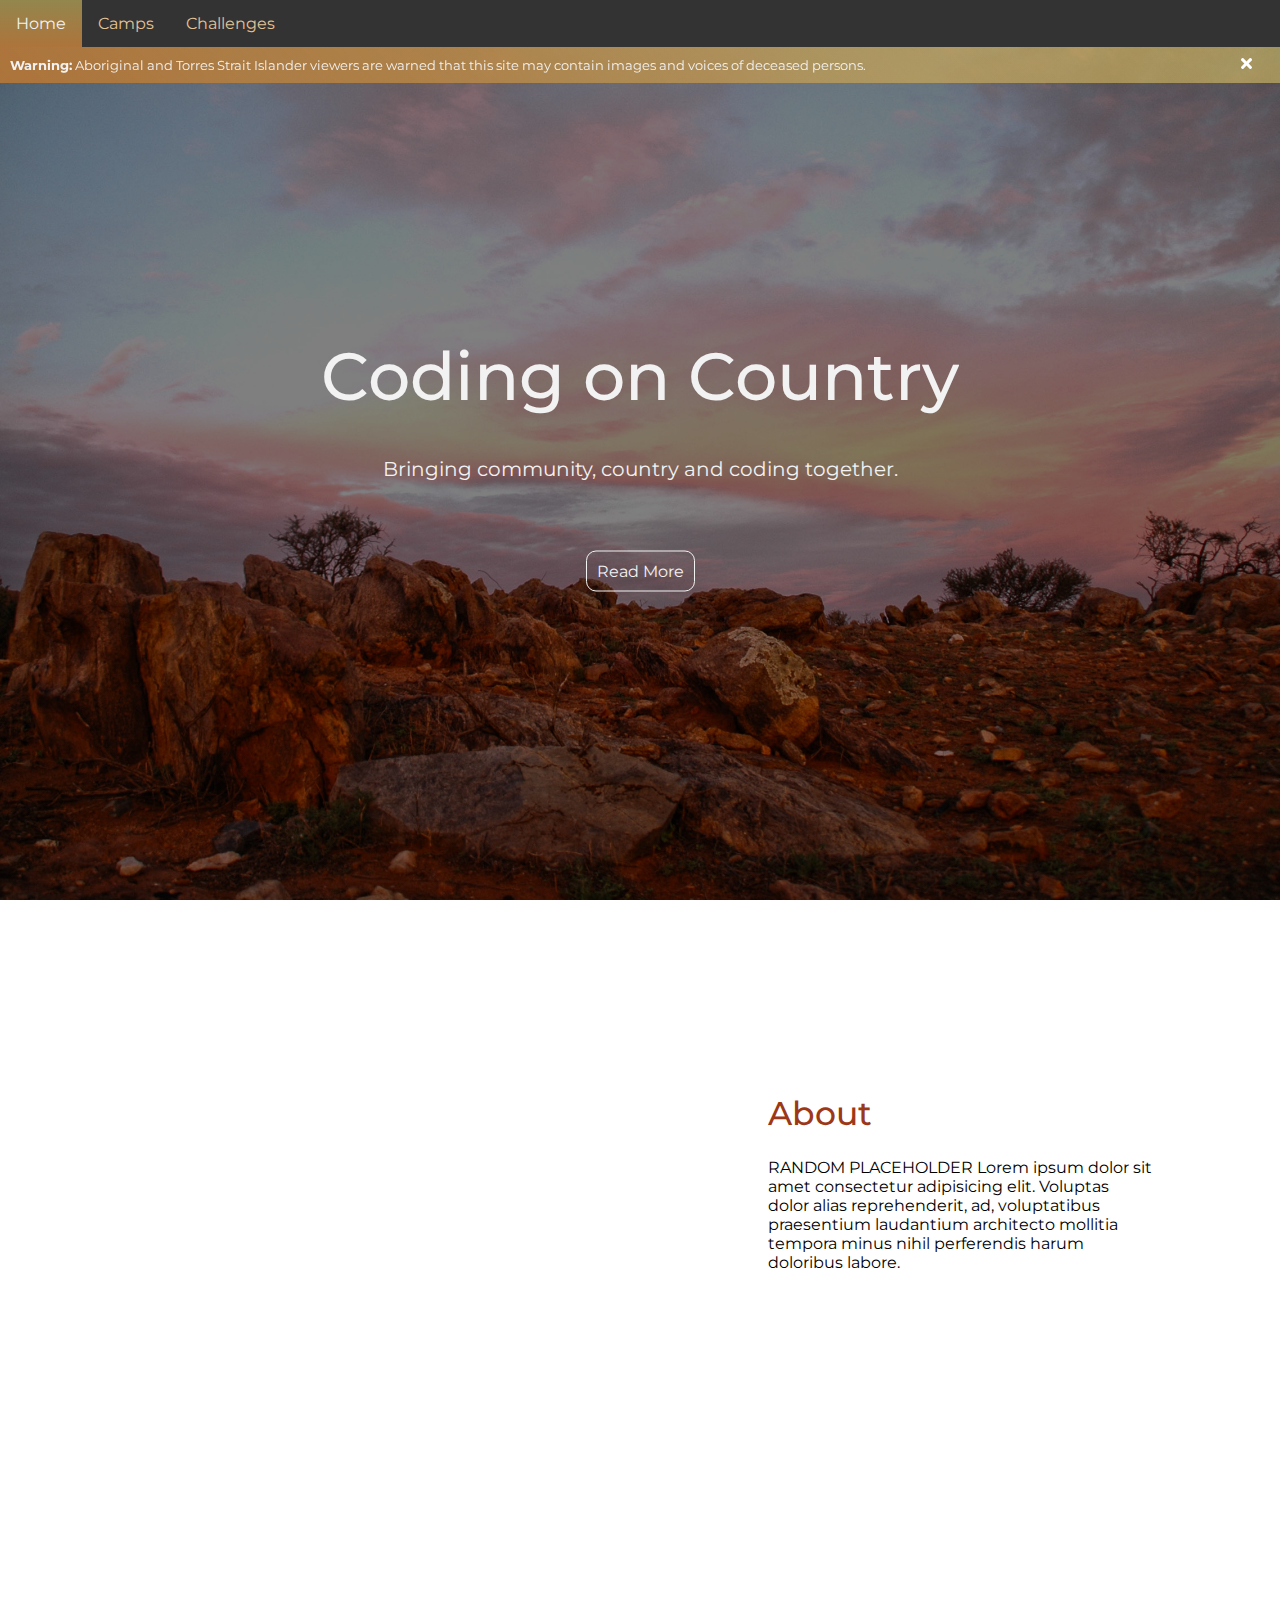
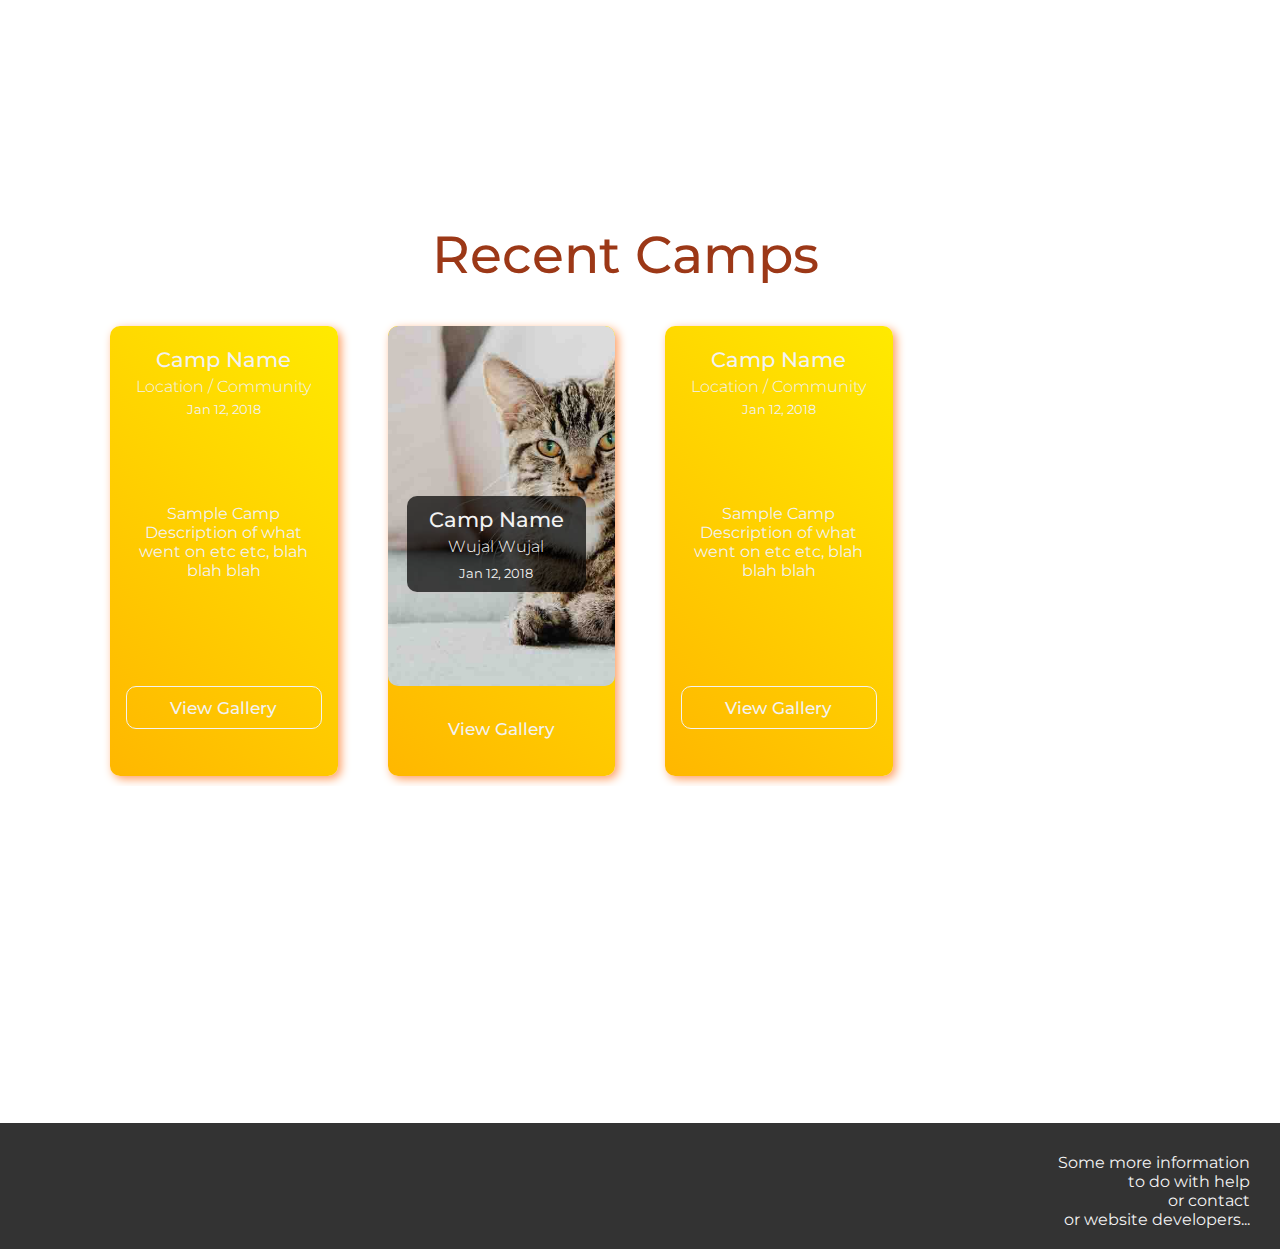
==== commit ba62d410: "Mobile friendly Nav" ====
--- a/Frontend/html/index.html
+++ b/Frontend/html/index.html
@@ -23,11 +23,24 @@
 
 <!-- Navigation Bar ///////////////////////////////////////////////////////////////////////////////////////////////////-->
     
+    <div class = "mobNav">
+      <a id="menu" onclick="openMenu()">menu</a>
+      <a id="close" onclick="closeMenu()">close</a>
+    </div>
+
+    <div class="navbar" id="mob">
+        <a href="#home" onclick="closeMenu()">Home</a>
+        <a href="#camps" onclick="closeMenu()">Camps</a>
+        <a href="#challenges" onclick="closeMenu()">Challenges</a>
+    </div> 
+
     <div class="navbar">
-        <a href="#home">Home</a>
-        <a href="#camps">Recent Camps</a>
-        <a href="#challenges">Challenges</a>
+        <a href="#home" >Home</a>
+        <a href="#camps" >Camps</a>
+        <a href="#challenges" >Challenges</a>
     </div> 
+
+    
     
 
 <!-- Warning Bar //////////////////////////////////////////////////////////////////////////////////////////////////////-->
@@ -211,6 +224,7 @@
         <!-- External Galleries -------------------------->
         <div id="linkedGalleries">
             <div class="individualGallery" id = "gallery_003">
+                <a href="#camps" class="mobileBack" onclick="revertGallery(); galleryDeselect('gallery_003')"> &lt Back</a>
                 <a href="#camps" class="baseButton backButton" onclick="revertGallery(); galleryDeselect('gallery_003')">Back</a>
 
                 <div class = "galleryMain fbGallery">
--- a/Frontend/css/style.css
+++ b/Frontend/css/style.css
@@ -111,8 +111,10 @@
   position: fixed; /* Set the navbar to fixed position */
   z-index: 999;
   top: 0; /* Position the navbar at the top of the page */
-  width: 100%; /* Full width */
+  left:0;
+  width: 100vw; /* Full width */
   text-align: center;
+  
 }
 
 /* Links inside the navbar */
@@ -124,6 +126,7 @@
   text-align: center;
   padding: 14px 16px;
   text-decoration: none;
+  
 }
 
 @keyframes background_animation
@@ -226,7 +229,7 @@
   text-anchor: center;
   flex-wrap: wrap;
   padding-top: 100px;
-  background-color: grey;
+  
 }
 
 #home-video {
@@ -367,12 +370,14 @@
   font-size: 25pt;
   width: 25vw;
   opacity: 0.5;
+  display: none;
 }
 
 .minorHeader:hover {
   opacity: 1;
   transition: all .5s;
   cursor: pointer;
+  
 }
 
 #pastCamps {
@@ -488,8 +493,8 @@
   /*margin-bottom: 20px;*/
   cursor: pointer;
   width: 100%;
-  height: 15%;
-  padding-top: 5%;
+  height: 13%;
+  padding-top: 7%;
 
 }
 
@@ -542,10 +547,56 @@
 }
 
 .backButton {
-  margin: 10px;
+  margin: 10px auto 10px calc(-100% + 300px);
   padding: 5px;
-  width: auto;
+  width: 80px;
   left: 0;
+}
+
+.mobileBack {
+  color: var(--light-accent);
+  text-decoration: none;
+  position: fixed;
+  
+  top: 0px;
+  left: 0px;
+  z-index: 1500;
+  padding: 14px 16px;
+
+  font-family: 'Montserrat', sans-serif;
+
+  display: none;
+}
+
+.mobNav{
+  position: fixed;
+  top:0;
+  left:0;
+  width:100vw;
+  background-color:var(--main-colour-dark);
+  color: var(--light-accent);
+  text-decoration: none;
+  z-index: 1200;
+  padding: 14px 16px;
+
+  font-family: 'Montserrat', sans-serif;
+  display: none;
+  
+}
+
+#menu, #close {
+  float: right;
+  margin-right: 50px;
+  color: var(--light-accent);
+  cursor: pointer;
+}
+
+#close {
+  display: none;
+}
+
+#mob {
+  display: none;
 }
 
 /*/////////////////////////////////////////////////////////////////////////////////////////////////*/
@@ -661,7 +712,33 @@
     margin-right: calc((100vw - 500px)/2);
   }
 
-
+  .navbar a {
+    width: 100%;
+    height: 5vh;
+    font-size: 20pt;
+    padding-top: 2vh;
+  }
+
+  .navbar {
+    display: none;
+    top:47px;
+    width: 100vw;
+    height: calc(100vh - 47px);
+    z-index: 1600;
+  }
+
+  .mobNav {
+    display: initial;
+  }
+
+  .mobileBack {
+    display: initial;
+  }
+
+  .backButton {
+    display: none;
+  }
+  
 
 }
 
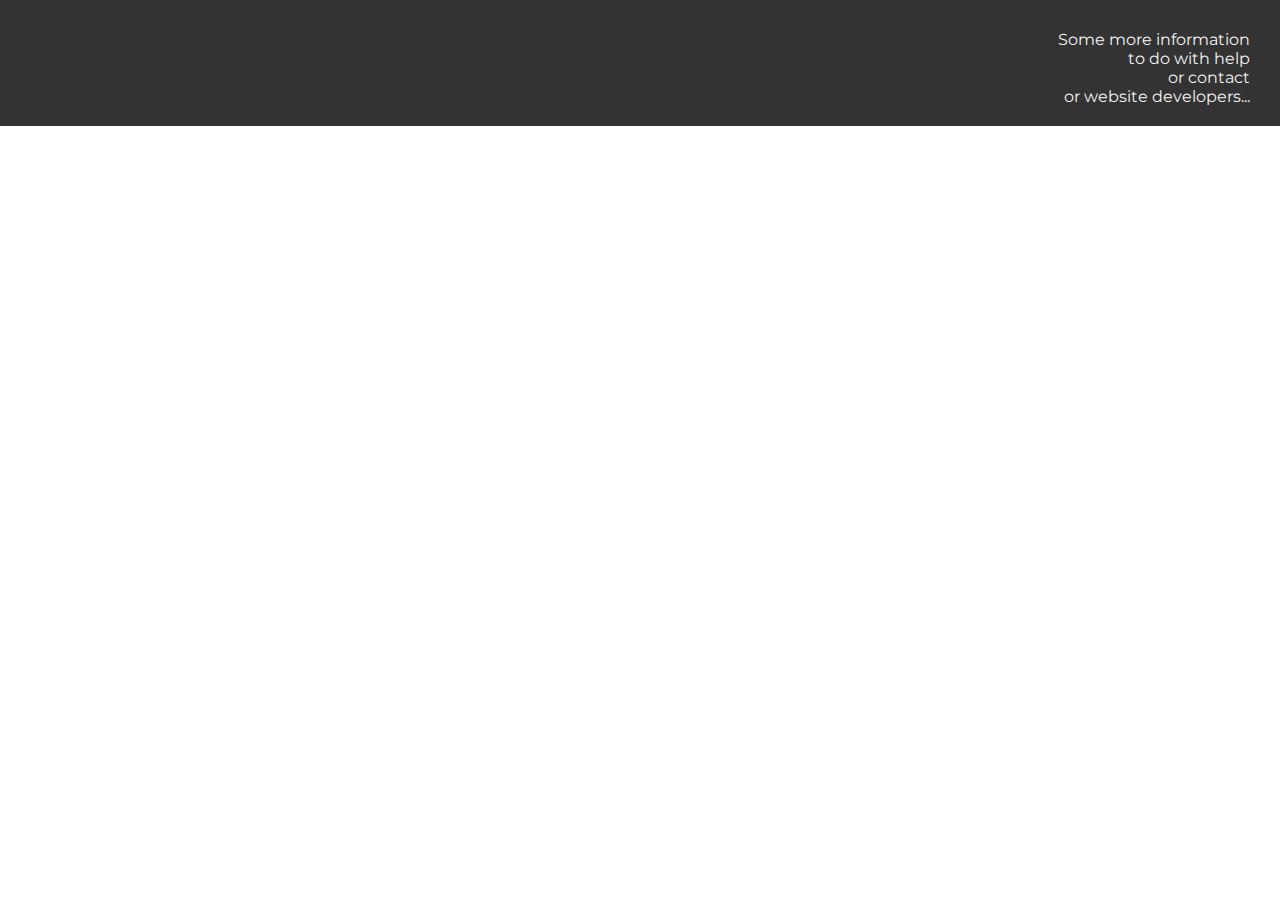
==== commit 36430476: "Main Merge" ====
--- a/Frontend/html/index.html
+++ b/Frontend/html/index.html
@@ -15,272 +15,7 @@
   <script src="../js/gallery.js" defer></script>
   <script src="../js/script.js" defer></script>
 </head >
-<body>
 
-<!--///////////////////////////////////////////////////////////////////////////////////////////////////////////////////-->  
-<!-- HEADER SECTION ///////////////////////////////////////////////////////////////////////////////////////////////////-->
-<!--///////////////////////////////////////////////////////////////////////////////////////////////////////////////////-->  
-
-<!-- Navigation Bar ///////////////////////////////////////////////////////////////////////////////////////////////////-->
-    
-    <div class = "mobNav">
-      <a id="menu" onclick="openMenu()">menu</a>
-      <a id="close" onclick="closeMenu()">close</a>
-    </div>
-
-    <div class="navbar" id="mob">
-        <a href="#home" onclick="closeMenu()">Home</a>
-        <a href="#camps" onclick="closeMenu()">Camps</a>
-        <a href="#challenges" onclick="closeMenu()">Challenges</a>
-    </div> 
-
-    <div class="navbar">
-        <a href="#home" >Home</a>
-        <a href="#camps" >Camps</a>
-        <a href="#challenges" >Challenges</a>
-    </div> 
-
-    
-    
-
-<!-- Warning Bar //////////////////////////////////////////////////////////////////////////////////////////////////////-->
-    
-    <div class="warning">
-      <p><b>Warning:</b> Aboriginal and Torres Strait Islander viewers are warned that this site may contain images and voices of deceased persons.</p>
-      <a class="warning_close"><i class="fas fa-times"></i></a>
-    </div>
-
-
-<!--///////////////////////////////////////////////////////////////////////////////////////////////////////////////////-->  
-<!-- HOME/HERO SECTION ////////////////////////////////////////////////////////////////////////////////////////////////-->
-<!--///////////////////////////////////////////////////////////////////////////////////////////////////////////////////-->  
-
-<!-- Home / Main //////////////////////////////////////////////////////////////////////////////////////////////////////-->
-    
-    <div class="hero-image" id="home">       
-        <div class="heroContent">            
-            <h1>Coding on Country</h1>
-            <p>Bringing community, country and coding together.</p>
-            <a href="#home-info" class="btn">Read More</a>
-        </div>            
-    </div>
-
-
-<!-- Home - About Section /////////////////////////////////////////////////////////////////////////////////////////////-->
-    
-    <div id="home-info">
-        <iframe id="home-video" src="https://www.youtube.com/embed/8ukWYBMH-zI" frameborder="0" allow="accelerometer; autoplay; encrypted-media; gyroscope; picture-in-picture" allowfullscreen></iframe>
-        <div id="home-video-info">
-          <h3>About</h3>
-          <p>RANDOM PLACEHOLDER Lorem ipsum dolor sit amet consectetur adipisicing elit. Voluptas dolor alias reprehenderit, ad, voluptatibus praesentium laudantium architecto mollitia tempora minus nihil perferendis harum doloribus labore.</p>
-        </div> 
-    </div>
-  
-          
-<!--///////////////////////////////////////////////////////////////////////////////////////////////////////////////////-->  
-<!-- CAMP GALLERY SECTION /////////////////////////////////////////////////////////////////////////////////////////////-->
-<!--///////////////////////////////////////////////////////////////////////////////////////////////////////////////////-->  
-
-    <div class="container" id="camps">
-
-<!-- Recent Camps /////////////////////////////////////////////////////////////////////////////////////////////////////-->
-      <div id="recentCamps">
-
-        <!-- Title Section ------------------------------------------------------------->
-
-        <header class = "campHeader">
-          <h2 class = "minorHeader">Past Camps</h2>
-          <h2>Recent Camps</h2> 
-          <h2 class = "minorHeader">Upcoming Camps</h2>        
-        </header>
-
-        
-        <!-- Blog List ----------------------------------------------------------------->
-
-        <div class="blogContainer" id = "recentContainer">
-
-            <div class="singleBlog">
-
-              <div class="campContent">
-
-                <div class = "blogHead">
-                  <h3> Camp Name </Camp> </h3>      <!-- Insert Camp Name -->
-                  <h4> Location / Community </h4>   <!-- Insert Location / Community -->
-                  <p class="blogDate">Jan 12, 2018 </p> <!-- Insert Date -->
-                </div> <!-- /blogHead -->
-
-                <p class="blogText">Sample Camp Description of what went on etc etc, blah blah blah</p> <!-- Insert Camp Description -->
-
-                <a href="#camps" class="btn blogLink" onclick="selectGallery(); gallerySelect('gallery_001')"> View Gallery </a> <!-- Insert gallery ID (Replace 'gallery_001', must have single quotes) -->
-
-              </div><!-- /campContent -->
-            </div> <!-- /singleBlog -->
-
-
-            <div class="singleBlog">
-                <div class="campContent campThird">
-
-                  <div class="albumThird">
-                      <a href="../imgs/cat1.jpg"> <img src="../imgs/cat1_small.jpg"></a>
-                    </div> <!-- /albumThird -->
-    
-                  <div class = "blogHead headThird">
-                    <h3>Camp Name</h3>
-                    <h4>Wujal Wujal</h4>
-                    <p class="blogDate">Jan 12, <a href="#"></a>2018</a></p>
-                  </div> <!-- /blogHead -->
-
-                <a href="#camps" class="linkThird" onclick="selectGallery(); gallerySelect('gallery_002')">View Gallery</a>
-            
-                </div> <!-- /campContent -->
-              </div> <!-- /singleBlog -->
-
-
-
-              <div class="singleBlog">
-
-                  <div class="campContent">
-    
-                    <div class = "blogHead">
-                      <h3> Camp Name </Camp> </h3>      <!-- Insert Camp Name -->
-                      <h4> Location / Community </h4>   <!-- Insert Location / Community -->
-                      <p class="blogDate">Jan 12, 2018 </p> <!-- Insert Date -->
-                    </div> <!-- /blogHead -->
-    
-                    <p class="blogText">Sample Camp Description of what went on etc etc, blah blah blah</p> <!-- Insert Camp Description -->
-    
-                    <a href="#camps" class="btn blogLink" onclick="selectGallery(); gallerySelect('gallery_003')"> View Gallery </a> <!-- Insert gallery ID (Replace 'gallery_001', must have single quotes) -->
-    
-                  </div><!-- /campContent -->
-                </div> <!-- /singleBlog -->
-            
-
-
-        </div><!-- /blogContainer -->
-
-        
-        <!-- Galleries ----------------------------------------------------------------->
-
-        <!-- Local Galleries ----------------------------->
-        <div id="localGalleries">
-            
-                <!-- Sample Gallery Item 1 -->
-                <div class="individualGallery" id = "gallery_001">
-                  
-                  <a href="#camps" class="baseButton backButton" onclick="revertGallery(); galleryDeselect('gallery_001')">Back</a>
-
-
-                  <div class = "galleryMain">
-                    <div class = "campDetails">
-                      <h3>Dogs</h3>
-                      <p> Some Sample text. </p>
-                    </div> <!-- /campDetails -->
-            
-                    <div class="staticGallery" >  
-                      <a href="../imgs/dog1.jpg"> <img src="../imgs/dog1_small.jpg"></a>
-                      <a href="../imgs/dog2.jpg"> <img src="../imgs/dog2_small.jpg"></a>
-                      <a href="../imgs/dog1.jpg"> <img src="../imgs/dog1_small.jpg"></a>
-                      <a href="../imgs/dog2.jpg"> <img src="../imgs/dog2_small.jpg"></a>
-                      <a href="../imgs/dog1.jpg"> <img src="../imgs/dog1_small.jpg"></a>         
-                      <a href="../imgs/dog1.jpg"> <img src="../imgs/dog1_small.jpg"></a>
-                      <a href="../imgs/dog2.jpg"> <img src="../imgs/dog2_small.jpg"></a>
-                      <a href="../imgs/dog1.jpg"> <img src="../imgs/dog1_small.jpg"></a>
-                      <a href="../imgs/dog2.jpg"> <img src="../imgs/dog2_small.jpg"></a>
-                      <a href="../imgs/dog1.jpg"> <img src="../imgs/dog1_small.jpg"></a>
-                      <a href="../imgs/dog2.jpg"> <img src="../imgs/dog2_small.jpg"></a>
-                      <a href="../imgs/dog1.jpg"> <img src="../imgs/dog1_small.jpg"></a>         
-                      <a href="../imgs/dog1.jpg"> <img src="../imgs/dog1_small.jpg"></a>
-                      <a href="../imgs/dog2.jpg"> <img src="../imgs/dog2_small.jpg"></a>
-                    </div> <!-- /staticGallery -->
-                  </div> <!-- /galleryMain -->
-          
-                </div> <!-- /individualGallery --> 
-
-
-                <!-- Sample Local Gallery Item 2 -->
-                <div class="individualGallery" id = "gallery_002">
-                    <a href="#camps" class="baseButton backButton" onclick="revertGallery(); galleryDeselect('gallery_002')">Back</a>
-
-                    <div class = "galleryMain">
-                      <div class = "campDetails">
-                        <h3>Cats</h3>
-                        <p> Some Sample text. </p>
-                      </div><!-- /campDetails -->
-              
-                      <div class="staticGallery" >        
-                        <a href="../imgs/cat2.jpg"> <img src="../imgs/cat2_small.jpg"></a>
-                        <a href="../imgs/cat1.jpg"> <img src="../imgs/cat1_small.jpg"></a>
-                        <a href="../imgs/cat2.jpg"> <img src="../imgs/cat2_small.jpg"></a>
-                        <a href="../imgs/cat1.jpg"> <img src="../imgs/cat1_small.jpg"></a>
-                      </div><!-- /staticGallery -->
-
-                    </div><!-- /individualGallery --> 
-                  </div>
-
-
-        </div> <!-- /localGalleries -->
-
-
-        <!-- External Galleries -------------------------->
-        <div id="linkedGalleries">
-            <div class="individualGallery" id = "gallery_003">
-                <a href="#camps" class="mobileBack" onclick="revertGallery(); galleryDeselect('gallery_003')"> &lt Back</a>
-                <a href="#camps" class="baseButton backButton" onclick="revertGallery(); galleryDeselect('gallery_003')">Back</a>
-
-                <div class = "galleryMain fbGallery">
-                  <div class = "campDetails">
-                    <h3>Facebook</h3>
-                    <p> Some Sample text. </p>
-                  </div><!-- /campDetails -->
-                  
-                
-                    <iframe src="https://www.facebook.com/plugins/post.php?href=https%3A%2F%2Fwww.facebook.com%2Fmedia%2Fset%2F%3Fset%3Da.117150296322529%26type%3D3&width=500" width="500" height="650" style="border:none;overflow:hidden" scrolling="no" frameborder="0" allowTransparency="true" allow="encrypted-media" class = "fbFrame"></iframe>
-                 
-
-                </div>
-              </div><!-- /individualGallery --> 
-
-        </div> <!-- /linkedGalleries -->
-
-
-      
-
-
-
-        
-      </div> <!-- /recentCamps -->
-
-
-
-
-
-      <div id = "pastCamps">
-        <header class = "campHeader">
-            <h2>Past Camps</h2>
-            <h2 class = "minorHeader">Recent Camps</h2> 
-            <h2 class = "minorHeader">Upcoming Camps</h2>        
-        </header>
-
-        <p>Section Not Yet Implemented</p>
-
-      </div>
-
-
-
-
-      <div id = "upcomingCamps">
-
-        <header class = "campHeader">
-            <h2 class = "minorHeader">Past Camps</h2>
-            <h2 class = "minorHeader">Recent Camps</h2> 
-            <h2>Upcoming Camps</h2>        
-        </header>
-
-        <p> Section Not Yet Implemented</p>
-
-      </div>
-      
-    </div><!-- /camps -->
 
 
       
